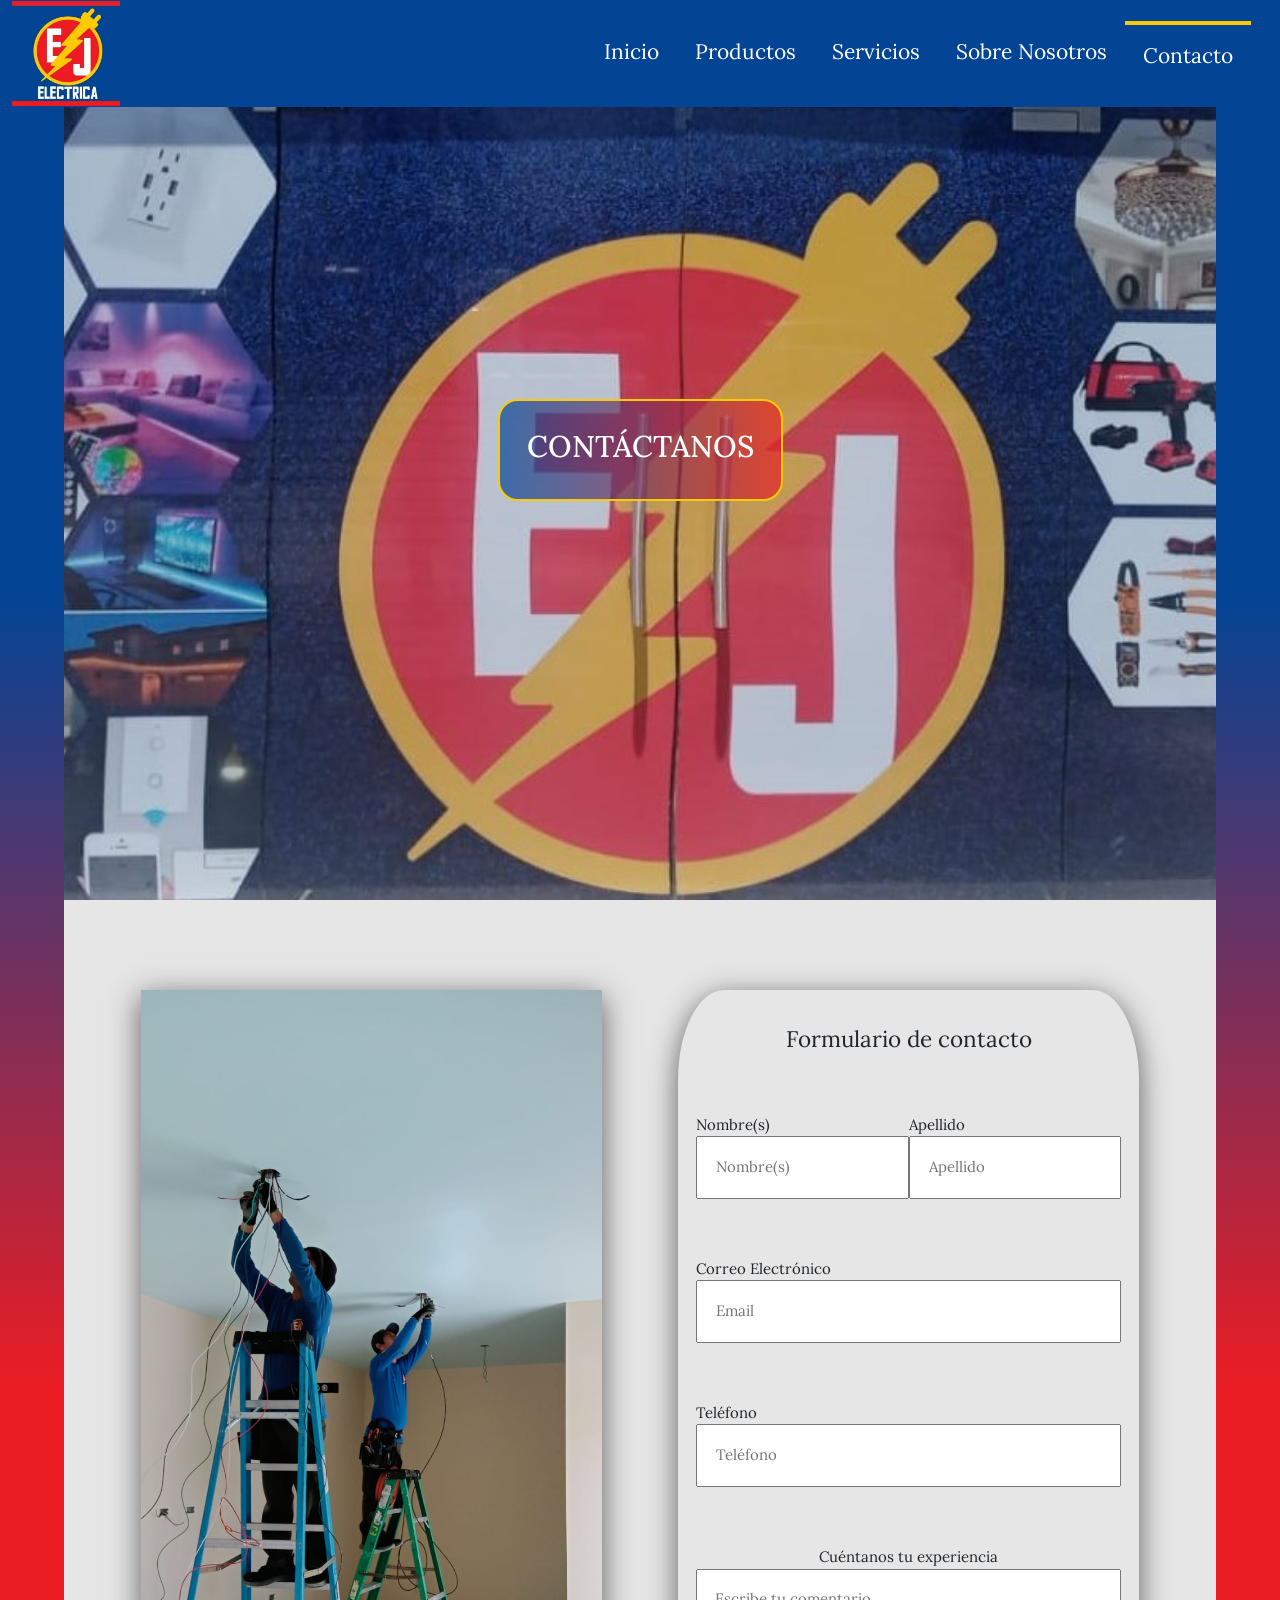
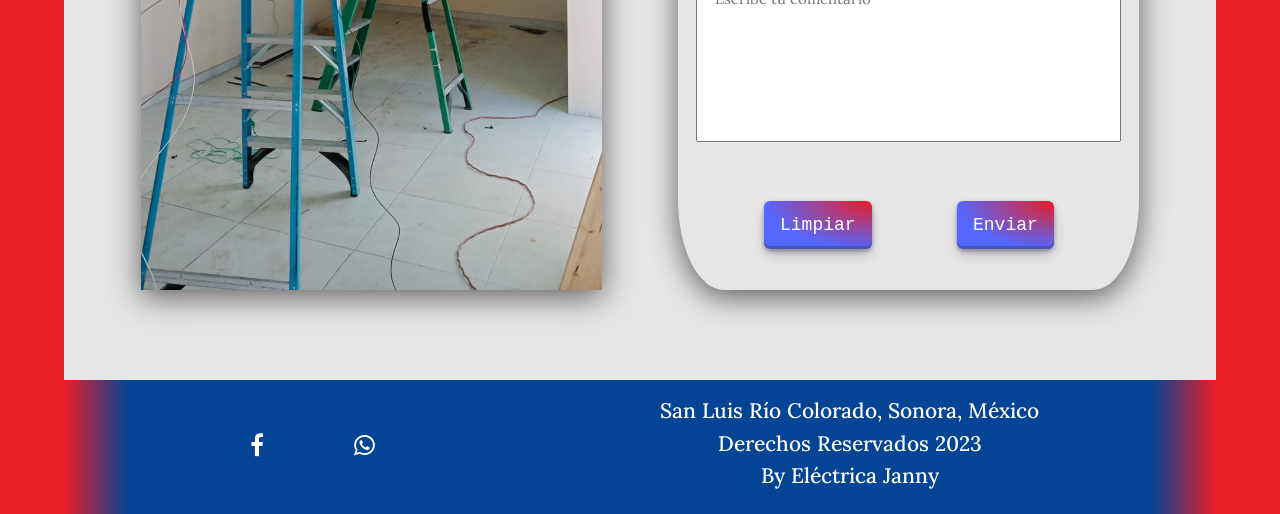
==== paginas/contacto.html @ 6646cd9b "agrego: carpetas sass, animaciones sobrenosotros y servicios y limpio imgs" ====
<!DOCTYPE html>
<html lang="es">

<head>
    <meta charset="UTF-8">
    <meta http-equiv="X-UA-Compatible" content="IE=edge">
    <meta name="viewport" content="width=device-width, initial-scale=1.0">
    <title>Eléctrica Janny</title>
    <!-- bootstrap -->
    <link href="https://cdn.jsdelivr.net/npm/bootstrap@5.2.3/dist/css/bootstrap.min.css" rel="stylesheet"
        integrity="sha384-rbsA2VBKQhggwzxH7pPCaAqO46MgnOM80zW1RWuH61DGLwZJEdK2Kadq2F9CUG65" crossorigin="anonymous">
    <!-- aos -->
    <link href="https://unpkg.com/aos@2.3.1/dist/aos.css" rel="stylesheet">
    <!-- animate.css -->
    <link rel="stylesheet" href="https://cdnjs.cloudflare.com/ajax/libs/animate.css/4.1.1/animate.min.css" />
    <!-- tipografia -->
    <link href="https://fonts.googleapis.com/css2?family=Lora&display=swap" rel="stylesheet">
    <link rel="stylesheet" href="https://cdnjs.cloudflare.com/ajax/libs/font-awesome/4.7.0/css/font-awesome.min.css">
    <!-- icon -->
    <link rel="shortcut icon" href="../imgs/logo-ej.jpg" type="image/x-icon">
    <!-- css -->
    <link rel="stylesheet" href="../styles/css/style.css">
</head>

<body class="grid-all">
    <header class="header grid-header">
        <nav class="navbar navbar-expand-lg header-nav fixed-top">
            <div class="container-fluid">
                <a href="../index.html"><img src="../imgs/logo-ej.jpg" alt="logo Eléctrica Janny"
                        class="logo-inicio"></a>
                <button class="navbar-toggler" type="button" data-bs-toggle="collapse"
                    data-bs-target="#navbarSupportedContent" aria-controls="navbarSupportedContent"
                    aria-expanded="false" aria-label="Toggle navigation">
                    <span></span>
                    <span></span>
                    <span></span>
                </button>
                <div class="collapse navbar-collapse justify-content-between" id="navbarSupportedContent">
                    <ul class="navbar-nav">
                        <li class="nav-item">
                            <a class="nav-link" aria-current="page" href="../index.html">Inicio</a>
                        </li>
                        <li class="nav-item">
                            <a class="nav-link" href="./productos.html">Productos</a>
                        </li>
                        <li class="nav-item">
                            <a class="nav-link" href="./servicios.html">Servicios</a>
                        </li>
                        <li class="nav-item">
                            <a class="nav-link" href="./sobrenosotros.html">Sobre Nosotros</a>
                        </li>
                        <li class="nav-item">
                            <a class="nav-link active" href="#">Contacto</a>
                        </li>
                    </ul>
                </div>
            </div>
        </nav>
    </header>

    <aside class="asideLeft asides"></aside>
    <aside class="asideRight asides"></aside>

    <main class="contacto-main grid-main">
        <section class="seccion-principal">
            <div class="texto-imagen-inicio animate__animated animate__backInDown animate__slow">
                <h2 class="contactanos">CONTÁCTANOS</h2>
            </div>
        </section>
        <section class="contacto__seccion">
            <div class="contacto-img">
                <img src="../imgs/img-contacto.jpeg" alt="Trabajo en proceso">
            </div>
            <form class="form">
                <div class="form-all form-legend">
                    <legend>Formulario de contacto</legend>
                </div>
                <div class="form-all form-casillas">
                    <div>
                        <label for="nombre">Nombre(s)</label>
                        <input type="text" placeholder="Nombre(s)" name="nombre" required minlength="3"
                            id="input-nombre" class="form-casillas">
                    </div>
                    <div>
                        <label for="apellido">Apellido</label>
                        <input type="text" placeholder="Apellido" name="apellido" required id="input-apellido"
                            class="form-casillas">
                    </div>
                </div>
                <div class="form-all form-casillas">
                    <div>
                        <label for="correo">Correo Electrónico</label>
                        <input type="email" placeholder="Email" name="correo" required id="input-email"
                            class="form-casillas">
                    </div>
                </div>
                <div class="form-all form-casillas">
                    <div>
                        <label for="telefono">Teléfono</label>
                        <input type="tel" placeholder="Teléfono" name="telefono" id="input-telefono"
                            class="form-casillas">
                    </div>
                </div>
                <div class="form-all form-textarea">
                    <div>
                        <label for="comentario">Cuéntanos tu experiencia</label>
                        <textarea class="form-casillas" placeholder="Escribe tu comentario" name="comentario"
                            id="textarea-comentario" cols="" rows="6"></textarea>
                    </div>
                </div>
                <div class="form-all form-div-span">
                    <span class="form-span">
                        <input class="button-reset" type="reset" value="Limpiar">
                    </span>
                    <span class="form-span">
                        <input class="button-enviar" type="submit" value="Enviar">
                    </span>
                </div>
            </form>
        </section>
    </main>

    <footer class="footer grid-footer">
        <div class="footer-icons">
            <a href="https://www.facebook.com/electrijanny" target="_blank" rel="noopener noreferrer"><i
                    style="font-size:24px" class="fa">&#xf09a;</i></a>
            <a href="http://" target="_blank" rel="noopener noreferrer"><i style="font-size:24px"
                    class="fa">&#xf232;</i></a>
        </div>
        <div class="footer-copyright">
            <h3 class="footer-h3-localidad">San Luis Río Colorado, Sonora, México</h3>
            <h3 class="footer-h3-copyrigth">Derechos Reservados 2023</h3>
            <h3>By Eléctrica Janny</h3>
        </div>
    </footer>
    <script src="https://cdn.jsdelivr.net/npm/bootstrap@5.2.3/dist/js/bootstrap.bundle.min.js"
        integrity="sha384-kenU1KFdBIe4zVF0s0G1M5b4hcpxyD9F7jL+jjXkk+Q2h455rYXK/7HAuoJl+0I4"
        crossorigin="anonymous"></script>
</body>
---- styles/css/style.css ----
/* Abstracts */ /* Variables Globales */
/* Base */
/* Reset Global*/
html,
body {
  margin: 0;
  font-family: "Lora", serif;
  font-size: 15px;
  line-height: 1.5;
  box-sizing: border-box;
  overflow-x: hidden;
  top: 0;
}

body {
  background-color: rgb(230, 230, 230);
}

/* Componentes */
/* Buttons formulario */
.button-reset,
.button-enviar {
  align-items: center;
  appearance: none;
  background-image: radial-gradient(100% 100% at 100% 0, #EA1D24 0, #5468ff 100%);
  border: 0;
  border-radius: 6px;
  box-shadow: rgba(45, 35, 66, 0.4) 0 2px 4px, rgba(45, 35, 66, 0.3) 0 7px 13px -3px, rgba(58, 65, 111, 0.5) 0 -3px 0 inset;
  box-sizing: border-box;
  color: #fff;
  cursor: pointer;
  display: inline-flex;
  font-family: "JetBrains Mono", monospace;
  height: 48px;
  justify-content: center;
  line-height: 1;
  list-style: none;
  overflow: hidden;
  padding-left: 16px;
  padding-right: 16px;
  position: relative;
  text-align: left;
  text-decoration: none;
  transition: box-shadow 0.15s, transform 0.15s;
  user-select: none;
  -webkit-user-select: none;
  touch-action: manipulation;
  white-space: nowrap;
  will-change: box-shadow, transform;
  font-size: 18px;
}

.button:focus {
  box-shadow: #FBCA04 0 0 0 1.5px inset, rgba(45, 35, 66, 0.4) 0 2px 4px, rgba(45, 35, 66, 0.3) 0 7px 13px -3px, #3c4fe0 0 -3px 0 inset;
}
.button:hover {
  box-shadow: rgba(45, 35, 66, 0.4) 0 4px 8px, rgba(45, 35, 66, 0.3) 0 7px 13px -3px, #3c4fe0 0 -3px 0 inset;
  transform: translateY(-2px);
}
.button:active {
  box-shadow: #FBCA04 0 3px 7px inset;
  transform: translateY(2px);
}

/* Layout */
/* NAVBAR */
.logo-inicio {
  max-width: 12vh;
}

.navbar {
  background-color: #034494;
  padding: 1px;
  min-height: 10vh;
}
.navbar-toggler {
  background: #EA1D24;
  border: none;
  padding: 10px 6px;
  outline: none;
}
.navbar-toggler span {
  display: block;
  width: 22px;
  height: 2px;
  border: 1px;
  background: #fff;
}
.navbar-toggler span + span {
  margin-top: 4px;
  width: 18px;
  margin-left: 4px;
}
.navbar-toggler span + span + span {
  width: 10px;
  margin-left: 12px;
}
.navbar-expand-lg {
  padding-right: 2vh;
}
.navbar-expand-lg .navbar-collapse {
  flex-direction: row-reverse;
}
.navbar-expand-lg .navbar-nav .nav-link {
  padding: 1rem 1.2rem;
  font-size: 1.4rem;
  position: relative;
  color: #fff;
}
.navbar-expand-lg .navbar-nav .nav-link:hover {
  border-top: 4px solid #FBCA04;
  color: #EA1D24;
}
.navbar-expand-lg .navbar-nav button {
  padding: 1.2rem 5rem;
}

.active {
  border-top: 4px solid #FBCA04;
  color: #fff;
}

/* Grid */
.grid-all {
  min-height: 100vh;
  display: grid;
  grid-template-areas: "header header header header" "asideLeft main main asideRight" "footer footer footer footer";
  grid-template-columns: 1fr 45% 45% 1fr;
  grid-template-rows: auto auto auto;
}

/* grid items */
.grid-header {
  grid-area: header;
}

.grid-main {
  grid-area: main;
}

.asideLeft {
  grid-area: asideLeft;
}

.asideRight {
  grid-area: asideRight;
}

.asides {
  background: rgb(234, 29, 36);
  background: linear-gradient(0deg, rgb(234, 29, 36) 30%, rgb(3, 68, 148) 70%);
  z-index: 10;
}

.grid-footer {
  grid-area: footer;
}

/* Footer */
.footer {
  background: rgb(234, 29, 36);
  background: linear-gradient(90deg, rgb(234, 29, 36) 5%, rgb(3, 68, 148) 10%, rgb(3, 68, 148) 90%, rgb(234, 29, 36) 95%);
  color: #fff;
  display: flex;
  justify-content: space-evenly;
}
.footer-icons {
  display: flex;
  align-items: center;
}
.footer-icons a {
  margin: 0 5vh;
  color: #fff;
}
.footer-icons a i.fa:link {
  color: #fff;
}
.footer-icons a i.fa:visited {
  color: #fff;
}
.footer-copyright {
  display: flex;
  flex-direction: column;
  align-items: center;
  justify-content: center;
  text-align: center;
  margin: 2vh 4vh;
}
.footer-copyright h3 {
  font-size: 1.4rem;
}

.facebook:hover {
  color: #1771E6;
}

.whatsapp:hover {
  color: #4AC959;
}

/* Pages */
/* Index */
.seccion-principal {
  background-image: url(../../imgs/puerta-local-lejos-3.jpeg);
  height: 100vh;
  background-position: center;
  background-repeat: no-repeat;
  background-size: cover;
  display: flex;
  justify-content: center;
  align-items: center;
}

.texto-imagen-inicio {
  text-align: center;
  font-size: 1.7rem;
  background: linear-gradient(to right, rgba(3, 68, 148, 0.6823529412), rgba(234, 29, 36, 0.6823529412));
  border: 2px solid #FBCA04;
  color: #fff;
  border-radius: 20px;
  line-height: 50px;
  padding: 3vh;
}

/* Seccion 2 */
.index-seccion-2 {
  display: flex;
  flex-direction: column;
  padding: 10vh 0;
}

.index-parrafos-top {
  font-size: 1.3rem;
  margin: 0 5vh 5% 5vh;
}

.index-parrafos {
  font-size: 1.3rem;
  margin: 0 5vh 5% 5vh;
}

/* Articulo 1 */
.index-articulo-1 {
  display: flex;
}
.index-articulo-1 .div-parrafos {
  display: flex;
  flex-direction: column;
  justify-content: space-evenly;
  width: 60%;
  z-index: -1;
}
.index-articulo-1 .index-div-img-1 {
  width: 40%;
  margin: 0 5vh;
}
.index-articulo-1 .index-div-img-1 img {
  width: 100%;
  height: 100%;
  object-fit: cover;
  box-shadow: rgba(56, 51, 51, 0.774) 0px 7px 29px 0px;
}

/* Articulo 2 */
.index-articulo-2 {
  display: flex;
  padding-top: 10vh;
}
.index-articulo-2 .div-parrafos {
  display: flex;
  flex-direction: column;
  align-items: center;
  justify-content: space-evenly;
  width: 60%;
  z-index: -1;
}
.index-articulo-2 .index-div-img-2 {
  width: 40%;
  margin: 0 5vh;
}
.index-articulo-2 .index-div-img-2 img {
  width: 100%;
  height: 100%;
  object-fit: cover;
  box-shadow: rgba(56, 51, 51, 0.774) 0px 7px 29px 0px;
}

/* Links */
.index-sitio-oficial {
  text-decoration: none;
}
.index-sitio-oficial:link {
  color: #EA1D24;
}
.index-sitio-oficial:visited {
  color: #EA1D24;
}

.index-siguenos:link {
  color: #1765ca;
}
.index-siguenos:visited {
  color: #1765ca;
}

/* Iframe */
.google-maps iframe {
  width: 100%;
}

/* Productos */
.productos-frase-productos {
  display: flex;
  margin: 5vh 10vh 5vh 10vh;
  height: 100%;
  text-align: center;
  align-items: center;
  background: rgb(255, 235, 136);
  background: linear-gradient(90deg, rgb(255, 235, 136) 0%, rgb(255, 255, 255) 40%);
}
.productos-frase-productos h3 {
  margin: 0;
  padding: 10px;
}

.productos-contain-imgs {
  display: flex;
  flex-wrap: wrap;
  justify-content: space-evenly;
}
.productos-contain-imgs div {
  display: flex;
  flex-direction: column;
  margin: 5px;
  text-align: center;
}
.productos-contain-imgs div img {
  width: 200px;
  height: 200px;
  border: 2px solid rgba(0, 0, 0, 0.3);
}
/* *Servicios */
.card {
  margin: 0 3vh 0 3vh;
  z-index: -1;
  box-shadow: rgba(56, 51, 51, 0.774) 0px 7px 29px 0px;
}
.card-group {
  margin: 5vh;
}
.card img:hover {
  border: 2px solid #FBCA04;
}

.list-style-type-disc {
  list-style-type: disc;
}

.list-style-type-circle {
  list-style-type: circle;
}

/* *Sobre Nosotros */
.container {
  margin: 4vh auto;
}

.sobrenosotros-imgs {
  display: flex;
  margin: 1vh 0;
  z-index: 2;
}
.sobrenosotros-imgs img {
  width: 100%;
  object-fit: cover;
  box-shadow: rgba(56, 51, 51, 0.774) 0px 7px 29px 0px;
}

.sobrenosotros-texto {
  display: flex;
  flex-direction: column;
  justify-content: center;
  margin-top: 2vh;
  z-index: 1;
}

/* Contacto */
.contacto__seccion {
  display: flex;
  align-items: center;
  justify-content: space-evenly;
}

.contacto-img {
  display: flex;
  width: 40%;
  height: 100vh;
  margin: 10vh 0;
  box-shadow: rgba(56, 51, 51, 0.774) 0px 7px 29px 0px;
}
.contacto-img img {
  object-fit: cover;
  width: 100%;
  height: 100%;
}

.form {
  display: flex;
  flex-direction: column;
  justify-content: space-evenly;
  height: 100vh;
  width: 40%;
  border-radius: 10%;
  box-shadow: rgba(56, 51, 51, 0.774) 0px 7px 29px 0px;
}
.form-casillas {
  display: flex;
  padding: 2vh;
  width: 100%;
}
.form-casillas div {
  width: 100%;
  display: flex;
  flex-direction: column;
}
.form-legend {
  padding: 1vh 0;
  text-align: center;
}
.form-textarea div {
  display: flex;
  flex-direction: column;
  align-items: center;
  padding: 2vh;
}

#textarea-comentario {
  resize: none;
}

.form-div-span {
  display: flex;
  justify-content: space-evenly;
  margin: 2vh 0;
}

/* Media Querys */
/* TABLET */
@media screen and (max-width: 991px) {
  /* CSS Global */
  .navbar {
    min-height: 10vh;
  }
  .navbar-expand-lg .navbar-nav .nav-link {
    padding: 0.8rem 1.2rem;
  }
  .active {
    border-bottom: 4px solid #FBCA04;
  }
  .logo-inicio {
    max-width: 10vh;
  }
  /* index */
  .index-seccion-2 {
    padding: 5vh 0;
  }
  .index-parrafos-top {
    font-size: 1rem;
    margin: 0 3vh 2vh 3vh;
  }
  .index-parrafos {
    font-size: 1rem;
    margin: 0 3vh 2vh 3vh;
  }
  /* Articulo 1 */
  .index-articulo-1 {
    flex-flow: column wrap;
  }
  .index-articulo-1 .div-parrafos {
    width: 100%;
  }
  .index-articulo-1 .index-div-img-1 {
    width: 100%;
    margin: 0;
    padding: 2vh;
  }
  /* Articulo 2 */
  .index-articulo-2 {
    flex-flow: column-reverse wrap;
    padding-top: 2vh;
  }
  .index-articulo-2 .div-parrafos {
    width: 100%;
  }
  .index-articulo-2 .index-div-img-2 {
    width: 100%;
    margin: 0;
    padding: 2vh;
  }
  /* PRODUCTOS */
  .productos-frase-productos {
    margin: 5vh 7vh 5vh 7vh;
    align-items: unset;
    flex-direction: column;
    background: rgb(255, 235, 136);
    background: linear-gradient(180deg, rgb(255, 235, 136) 0%, rgb(255, 255, 255) 15%);
  }
  /* CONTACTO */
  .contacto__seccion {
    flex-direction: column;
  }
  .contacto-img {
    height: 100%;
    width: 90%;
    margin: 5vh 0;
  }
  .form {
    margin-bottom: 5vh;
    width: 90%;
  }
}
/* TODO: MOVIL */
@media screen and (max-width: 425px) {
  .asides {
    display: none;
  }
  .grid-all {
    grid-template-areas: "header header" "main main" "footer footer";
    grid-template-columns: 50% 50%;
    grid-template-rows: auto auto auto;
  }
  /* index */
  .index-seccion-2 {
    padding: 2vh 0;
  }
  .index-parrafos-top {
    font-size: 1rem;
    margin: 0 2vh 2vh 2vh;
  }
  .index-parrafos {
    font-size: 1rem;
    margin: 0 2vh 2vh 2vh;
  }
  /* PRODUCTOS */
  .productos-frase-productos {
    margin: 5vh 5vh 5vh 5vh;
    background: rgb(255, 235, 136);
    background: linear-gradient(180deg, rgb(255, 235, 136) 0%, rgb(255, 255, 255) 40%);
  }
  .productos-contain-imgs img {
    width: 150px;
    height: 150px;
  }
  /* SERVICIO */
  .card-group {
    margin: 5vh 3vh;
  }
  /* Footer */
  footer {
    background: rgb(234, 29, 36);
    background: linear-gradient(90deg, rgb(234, 29, 36) 5%, rgb(3, 68, 148) 10%, rgb(3, 68, 148) 90%, rgb(234, 29, 36) 95%);
    flex-direction: column;
    align-items: center;
  }
  .footer-icons a {
    margin: 4vh 5vh 2vh 5vh;
  }
  .footer-copyright {
    margin: 0;
    padding: 5vh 4vh 5vh 4vh;
  }
}

/*# sourceMappingURL=style.css.map */
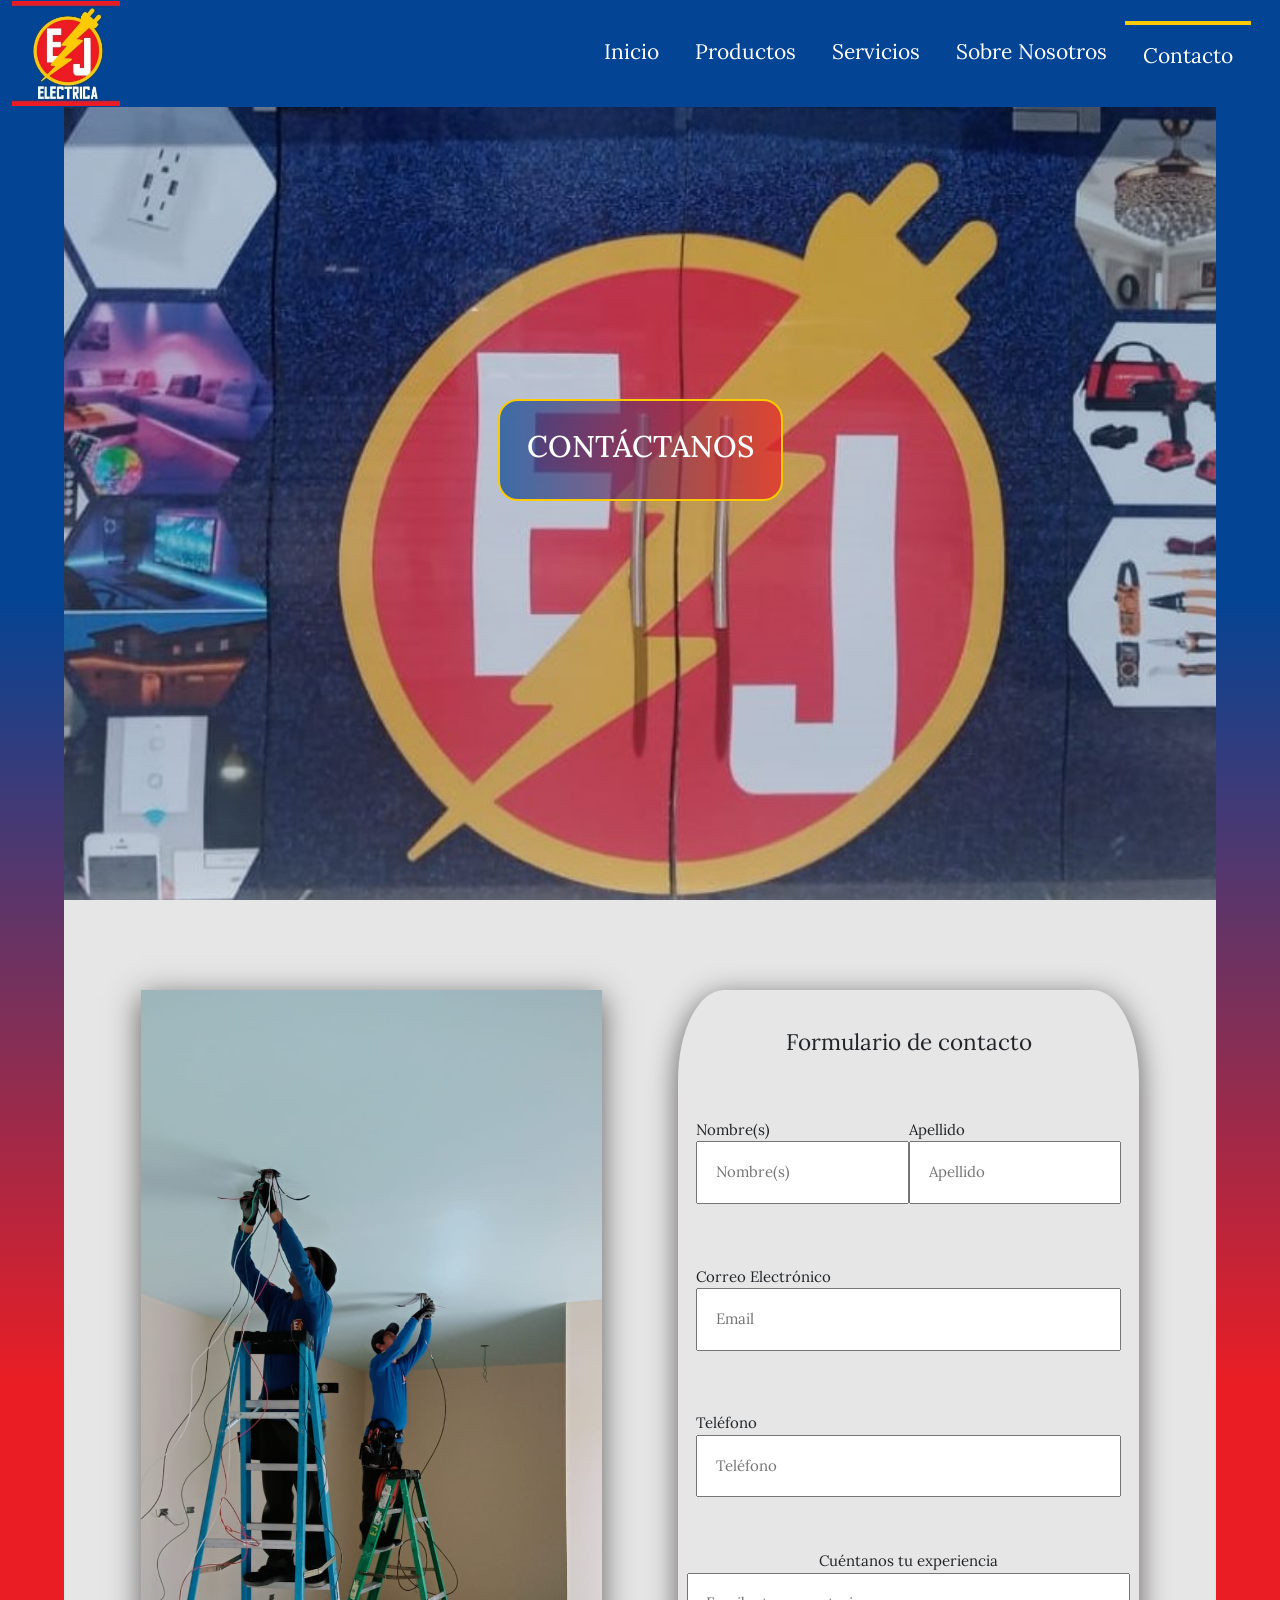
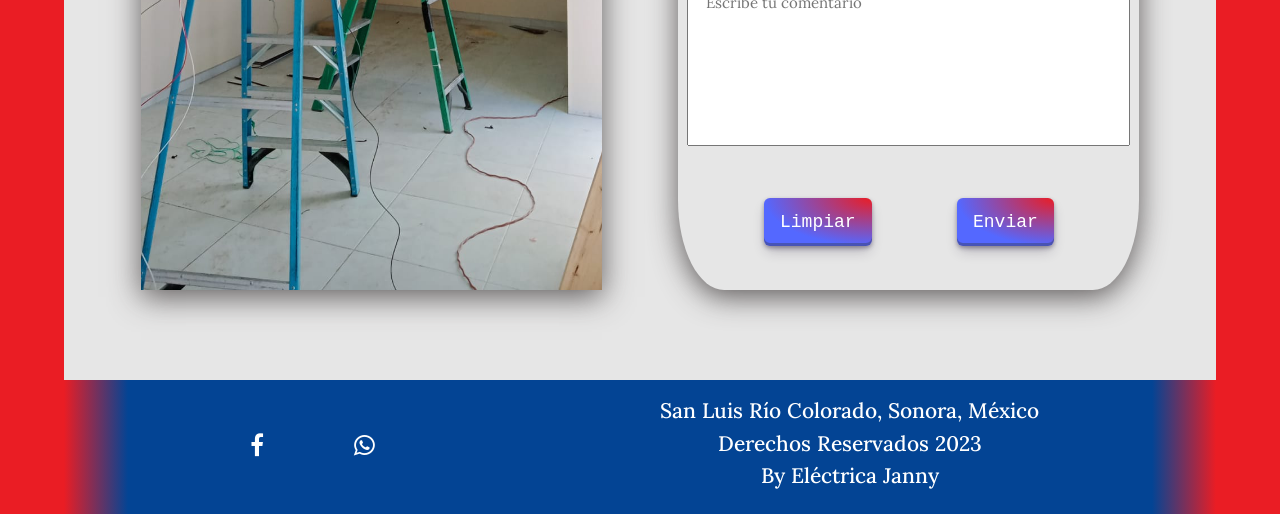
==== commit def7e67e: "Agrego mixins, transforms, acomodo media querys y cambio imagenes" ====
--- a/paginas/contacto.html
+++ b/paginas/contacto.html
@@ -5,7 +5,7 @@
     <meta charset="UTF-8">
     <meta http-equiv="X-UA-Compatible" content="IE=edge">
     <meta name="viewport" content="width=device-width, initial-scale=1.0">
-    <title>Eléctrica Janny</title>
+    <title>Eléctrica Janny | Contacto</title>
     <!-- bootstrap -->
     <link href="https://cdn.jsdelivr.net/npm/bootstrap@5.2.3/dist/css/bootstrap.min.css" rel="stylesheet"
         integrity="sha384-rbsA2VBKQhggwzxH7pPCaAqO46MgnOM80zW1RWuH61DGLwZJEdK2Kadq2F9CUG65" crossorigin="anonymous">
@@ -50,7 +50,7 @@
                             <a class="nav-link" href="./sobrenosotros.html">Sobre Nosotros</a>
                         </li>
                         <li class="nav-item">
-                            <a class="nav-link active" href="#">Contacto</a>
+                            <a class="nav-link nav-active" href="#">Contacto</a>
                         </li>
                     </ul>
                 </div>
--- a/styles/css/style.css
+++ b/styles/css/style.css
@@ -1,3 +1,4 @@
+@charset "UTF-8";
 /* Abstracts */ /* Variables Globales */
 /* Base */
 /* Reset Global*/
@@ -115,11 +116,26 @@
   padding: 1.2rem 5rem;
 }
 
-.active {
+.nav-active {
   border-top: 4px solid #FBCA04;
   color: #fff;
 }
 
+@media screen and (max-width: 991px) {
+  /* CSS Global */
+  .navbar {
+    min-height: 10vh;
+  }
+  .navbar-expand-lg .navbar-nav .nav-link {
+    padding: 0.8rem 1.2rem;
+  }
+  .nav-active {
+    border-bottom: 4px solid #FBCA04;
+  }
+  .logo-inicio {
+    max-width: 10vh;
+  }
+}
 /* Grid */
 .grid-all {
   min-height: 100vh;
@@ -156,6 +172,17 @@
   grid-area: footer;
 }
 
+/* Móvil */
+@media screen and (max-width: 425px) {
+  .asides {
+    display: none;
+  }
+  .grid-all {
+    grid-template-areas: "header header" "main main" "footer footer";
+    grid-template-columns: 50% 50%;
+    grid-template-rows: auto auto auto;
+  }
+}
 /* Footer */
 .footer {
   background: rgb(234, 29, 36);
@@ -180,10 +207,10 @@
 }
 .footer-copyright {
   display: flex;
-  flex-direction: column;
-  align-items: center;
+  align-items: center;
+  text-align: center;
   justify-content: center;
-  text-align: center;
+  flex-direction: column;
   margin: 2vh 4vh;
 }
 .footer-copyright h3 {
@@ -198,6 +225,23 @@
   color: #4AC959;
 }
 
+/* MOVIL */
+@media screen and (max-width: 425px) {
+  /* Footer */
+  footer {
+    background: rgb(234, 29, 36);
+    background: linear-gradient(90deg, rgb(234, 29, 36) 5%, rgb(3, 68, 148) 10%, rgb(3, 68, 148) 90%, rgb(234, 29, 36) 95%);
+    flex-direction: column;
+    align-items: center;
+  }
+  .footer-icons a {
+    margin: 4vh 5vh 2vh 5vh;
+  }
+  .footer-copyright {
+    margin: 0;
+    padding: 5vh 4vh 5vh 4vh;
+  }
+}
 /* Pages */
 /* Index */
 .seccion-principal {
@@ -254,10 +298,13 @@
   width: 40%;
   margin: 0 5vh;
 }
+.index-articulo-1 .index-div-img-1:hover {
+  transform: scale(1.05, 1.05);
+}
 .index-articulo-1 .index-div-img-1 img {
+  object-fit: cover;
   width: 100%;
   height: 100%;
-  object-fit: cover;
   box-shadow: rgba(56, 51, 51, 0.774) 0px 7px 29px 0px;
 }
 
@@ -279,9 +326,9 @@
   margin: 0 5vh;
 }
 .index-articulo-2 .index-div-img-2 img {
+  object-fit: cover;
   width: 100%;
   height: 100%;
-  object-fit: cover;
   box-shadow: rgba(56, 51, 51, 0.774) 0px 7px 29px 0px;
 }
 
@@ -296,6 +343,9 @@
   color: #EA1D24;
 }
 
+.index-siguenos {
+  text-decoration: none;
+}
 .index-siguenos:link {
   color: #1765ca;
 }
@@ -308,158 +358,8 @@
   width: 100%;
 }
 
-/* Productos */
-.productos-frase-productos {
-  display: flex;
-  margin: 5vh 10vh 5vh 10vh;
-  height: 100%;
-  text-align: center;
-  align-items: center;
-  background: rgb(255, 235, 136);
-  background: linear-gradient(90deg, rgb(255, 235, 136) 0%, rgb(255, 255, 255) 40%);
-}
-.productos-frase-productos h3 {
-  margin: 0;
-  padding: 10px;
-}
-
-.productos-contain-imgs {
-  display: flex;
-  flex-wrap: wrap;
-  justify-content: space-evenly;
-}
-.productos-contain-imgs div {
-  display: flex;
-  flex-direction: column;
-  margin: 5px;
-  text-align: center;
-}
-.productos-contain-imgs div img {
-  width: 200px;
-  height: 200px;
-  border: 2px solid rgba(0, 0, 0, 0.3);
-}
-/* *Servicios */
-.card {
-  margin: 0 3vh 0 3vh;
-  z-index: -1;
-  box-shadow: rgba(56, 51, 51, 0.774) 0px 7px 29px 0px;
-}
-.card-group {
-  margin: 5vh;
-}
-.card img:hover {
-  border: 2px solid #FBCA04;
-}
-
-.list-style-type-disc {
-  list-style-type: disc;
-}
-
-.list-style-type-circle {
-  list-style-type: circle;
-}
-
-/* *Sobre Nosotros */
-.container {
-  margin: 4vh auto;
-}
-
-.sobrenosotros-imgs {
-  display: flex;
-  margin: 1vh 0;
-  z-index: 2;
-}
-.sobrenosotros-imgs img {
-  width: 100%;
-  object-fit: cover;
-  box-shadow: rgba(56, 51, 51, 0.774) 0px 7px 29px 0px;
-}
-
-.sobrenosotros-texto {
-  display: flex;
-  flex-direction: column;
-  justify-content: center;
-  margin-top: 2vh;
-  z-index: 1;
-}
-
-/* Contacto */
-.contacto__seccion {
-  display: flex;
-  align-items: center;
-  justify-content: space-evenly;
-}
-
-.contacto-img {
-  display: flex;
-  width: 40%;
-  height: 100vh;
-  margin: 10vh 0;
-  box-shadow: rgba(56, 51, 51, 0.774) 0px 7px 29px 0px;
-}
-.contacto-img img {
-  object-fit: cover;
-  width: 100%;
-  height: 100%;
-}
-
-.form {
-  display: flex;
-  flex-direction: column;
-  justify-content: space-evenly;
-  height: 100vh;
-  width: 40%;
-  border-radius: 10%;
-  box-shadow: rgba(56, 51, 51, 0.774) 0px 7px 29px 0px;
-}
-.form-casillas {
-  display: flex;
-  padding: 2vh;
-  width: 100%;
-}
-.form-casillas div {
-  width: 100%;
-  display: flex;
-  flex-direction: column;
-}
-.form-legend {
-  padding: 1vh 0;
-  text-align: center;
-}
-.form-textarea div {
-  display: flex;
-  flex-direction: column;
-  align-items: center;
-  padding: 2vh;
-}
-
-#textarea-comentario {
-  resize: none;
-}
-
-.form-div-span {
-  display: flex;
-  justify-content: space-evenly;
-  margin: 2vh 0;
-}
-
-/* Media Querys */
 /* TABLET */
 @media screen and (max-width: 991px) {
-  /* CSS Global */
-  .navbar {
-    min-height: 10vh;
-  }
-  .navbar-expand-lg .navbar-nav .nav-link {
-    padding: 0.8rem 1.2rem;
-  }
-  .active {
-    border-bottom: 4px solid #FBCA04;
-  }
-  .logo-inicio {
-    max-width: 10vh;
-  }
   /* index */
   .index-seccion-2 {
     padding: 5vh 0;
@@ -497,38 +397,9 @@
     margin: 0;
     padding: 2vh;
   }
-  /* PRODUCTOS */
-  .productos-frase-productos {
-    margin: 5vh 7vh 5vh 7vh;
-    align-items: unset;
-    flex-direction: column;
-    background: rgb(255, 235, 136);
-    background: linear-gradient(180deg, rgb(255, 235, 136) 0%, rgb(255, 255, 255) 15%);
-  }
-  /* CONTACTO */
-  .contacto__seccion {
-    flex-direction: column;
-  }
-  .contacto-img {
-    height: 100%;
-    width: 90%;
-    margin: 5vh 0;
-  }
-  .form {
-    margin-bottom: 5vh;
-    width: 90%;
-  }
-}
-/* TODO: MOVIL */
+}
+/* MÓVIL */
 @media screen and (max-width: 425px) {
-  .asides {
-    display: none;
-  }
-  .grid-all {
-    grid-template-areas: "header header" "main main" "footer footer";
-    grid-template-columns: 50% 50%;
-    grid-template-rows: auto auto auto;
-  }
   /* index */
   .index-seccion-2 {
     padding: 2vh 0;
@@ -541,33 +412,165 @@
     font-size: 1rem;
     margin: 0 2vh 2vh 2vh;
   }
+}
+/* Productos */
+.productos-seccion-2 {
+  margin: 4vh 0;
+}
+.productos-seccion-2 .productos-card-frase {
+  display: flex;
+  text-align: center;
+  align-items: center;
+  justify-content: space-evenly;
+  background: rgb(255, 235, 136);
+  background: linear-gradient(320deg, rgb(255, 235, 136) 0%, rgb(255, 255, 255) 40%);
+}
+
+/* MOVIL */
+@media screen and (max-width: 425px) {
   /* PRODUCTOS */
   .productos-frase-productos {
     margin: 5vh 5vh 5vh 5vh;
     background: rgb(255, 235, 136);
     background: linear-gradient(180deg, rgb(255, 235, 136) 0%, rgb(255, 255, 255) 40%);
   }
-  .productos-contain-imgs img {
-    width: 150px;
-    height: 150px;
-  }
+}
+/* *Servicios */
+.card {
+  margin: 0 3vh 0 3vh;
+  z-index: -1;
+}
+.card-group {
+  margin: 5vh;
+}
+.card img:hover {
+  border: 2px solid #FBCA04;
+}
+
+.list-style-type-disc {
+  list-style-type: disc;
+}
+
+.list-style-type-circle {
+  list-style-type: circle;
+}
+
+@media screen and (max-width: 425px) {
   /* SERVICIO */
   .card-group {
     margin: 5vh 3vh;
   }
-  /* Footer */
-  footer {
-    background: rgb(234, 29, 36);
-    background: linear-gradient(90deg, rgb(234, 29, 36) 5%, rgb(3, 68, 148) 10%, rgb(3, 68, 148) 90%, rgb(234, 29, 36) 95%);
+}
+/* *Sobre Nosotros */
+.container {
+  margin: 4vh auto;
+}
+
+.sobrenosotros-imgs {
+  display: flex;
+  margin: 1vh 0;
+  z-index: 2;
+}
+.sobrenosotros-imgs img {
+  object-fit: cover;
+  width: 100%;
+  height: 100%;
+  box-shadow: rgba(56, 51, 51, 0.774) 0px 7px 29px 0px;
+}
+.sobrenosotros-imgs img:hover {
+  transform: scale(1.05, 1.05);
+  transition: all 0.5s;
+}
+
+.sobrenosotros-texto {
+  display: flex;
+  flex-direction: column;
+  justify-content: center;
+  margin-top: 2vh;
+  z-index: 1;
+}
+
+/* Contacto */
+.contacto__seccion {
+  display: flex;
+  align-items: center;
+  justify-content: space-evenly;
+}
+
+.contacto-img {
+  display: flex;
+  width: 40%;
+  height: 100vh;
+  margin: 10vh 0;
+  box-shadow: rgba(56, 51, 51, 0.774) 0px 7px 29px 0px;
+}
+.contacto-img img {
+  object-fit: cover;
+  width: 100%;
+  height: 100%;
+}
+
+.form {
+  display: flex;
+  flex-direction: column;
+  justify-content: space-evenly;
+  height: 100vh;
+  width: 40%;
+  border-radius: 10%;
+  box-shadow: rgba(56, 51, 51, 0.774) 0px 7px 29px 0px;
+}
+.form-casillas {
+  display: flex;
+  padding: 2vh;
+  width: 100%;
+}
+.form-casillas div {
+  width: 100%;
+  display: flex;
+  flex-direction: column;
+}
+.form-legend {
+  padding: 1vh 0;
+  text-align: center;
+}
+.form-textarea div {
+  display: flex;
+  flex-direction: column;
+  align-items: center;
+  padding: 1vh;
+}
+
+#textarea-comentario {
+  resize: none;
+}
+
+.form-div-span {
+  display: flex;
+  justify-content: space-evenly;
+  margin: 2vh 0;
+}
+
+/* TABLET */
+@media screen and (max-width: 991px) {
+  /* CONTACTO */
+  .contacto__seccion {
     flex-direction: column;
-    align-items: center;
-  }
-  .footer-icons a {
-    margin: 4vh 5vh 2vh 5vh;
-  }
-  .footer-copyright {
-    margin: 0;
-    padding: 5vh 4vh 5vh 4vh;
+  }
+  .contacto-img {
+    height: 100%;
+    width: 90%;
+    margin: 5vh 0;
+  }
+  .form {
+    margin-bottom: 5vh;
+    width: 90%;
+    height: 100%;
+  }
+  .form-casillas {
+    padding: 1vh;
+  }
+  .form-legend {
+    padding: 1vh 0;
   }
 }
 
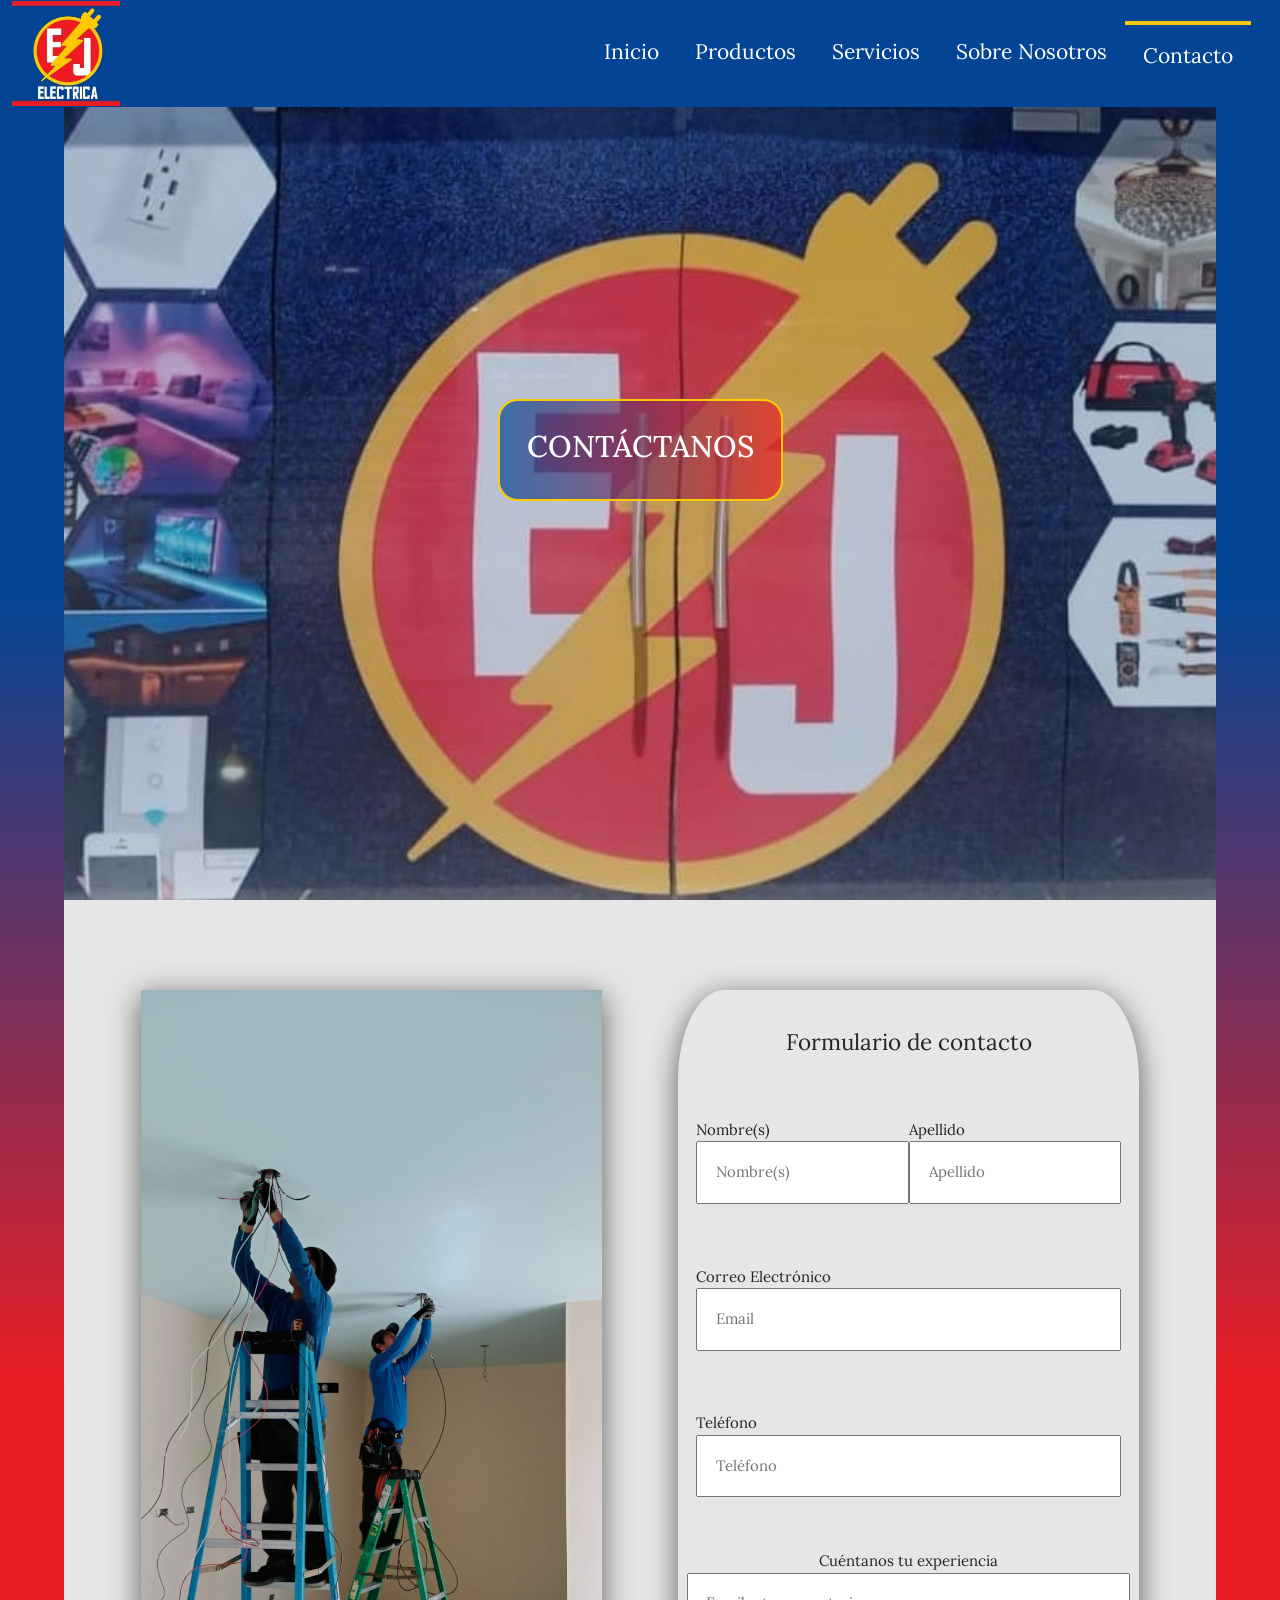
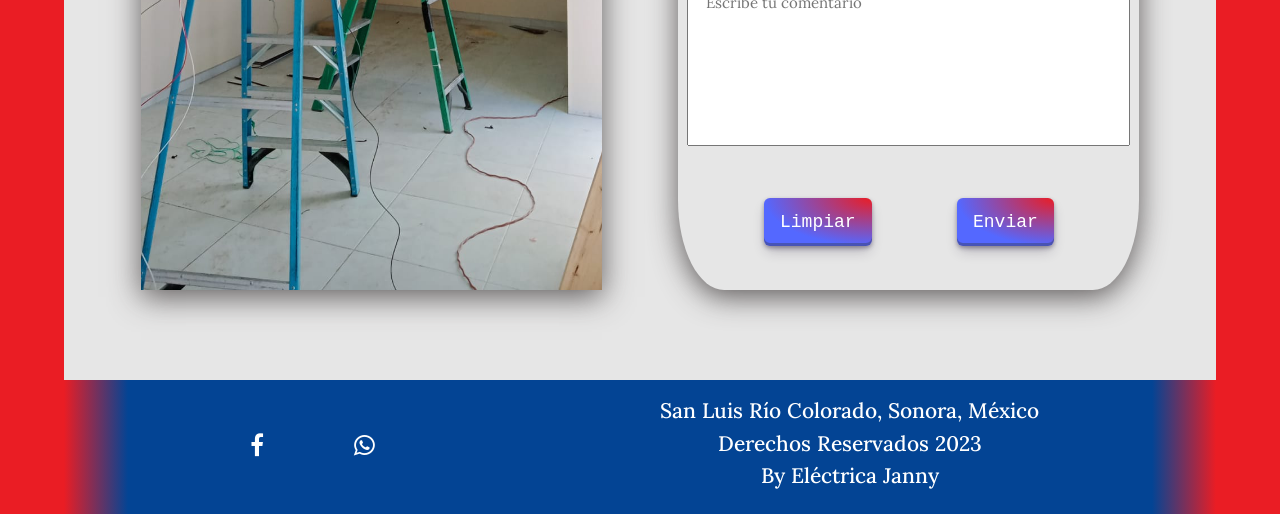
==== commit bea33bee: "Link whatsapp footer y arreglos links index" ====
--- a/paginas/contacto.html
+++ b/paginas/contacto.html
@@ -124,7 +124,7 @@
         <div class="footer-icons">
             <a href="https://www.facebook.com/electrijanny" target="_blank" rel="noopener noreferrer"><i
                     style="font-size:24px" class="fa">&#xf09a;</i></a>
-            <a href="http://" target="_blank" rel="noopener noreferrer"><i style="font-size:24px"
+            <a href="https://wa.me/526531301155?" target="_blank" rel="noopener noreferrer"><i style="font-size:24px"
                     class="fa">&#xf232;</i></a>
         </div>
         <div class="footer-copyright">
--- a/styles/css/style.css
+++ b/styles/css/style.css
@@ -332,27 +332,6 @@
   box-shadow: rgba(56, 51, 51, 0.774) 0px 7px 29px 0px;
 }
 
-/* Links */
-.index-sitio-oficial {
-  text-decoration: none;
-}
-.index-sitio-oficial:link {
-  color: #EA1D24;
-}
-.index-sitio-oficial:visited {
-  color: #EA1D24;
-}
-
-.index-siguenos {
-  text-decoration: none;
-}
-.index-siguenos:link {
-  color: #1765ca;
-}
-.index-siguenos:visited {
-  color: #1765ca;
-}
-
 /* Iframe */
 .google-maps iframe {
   width: 100%;
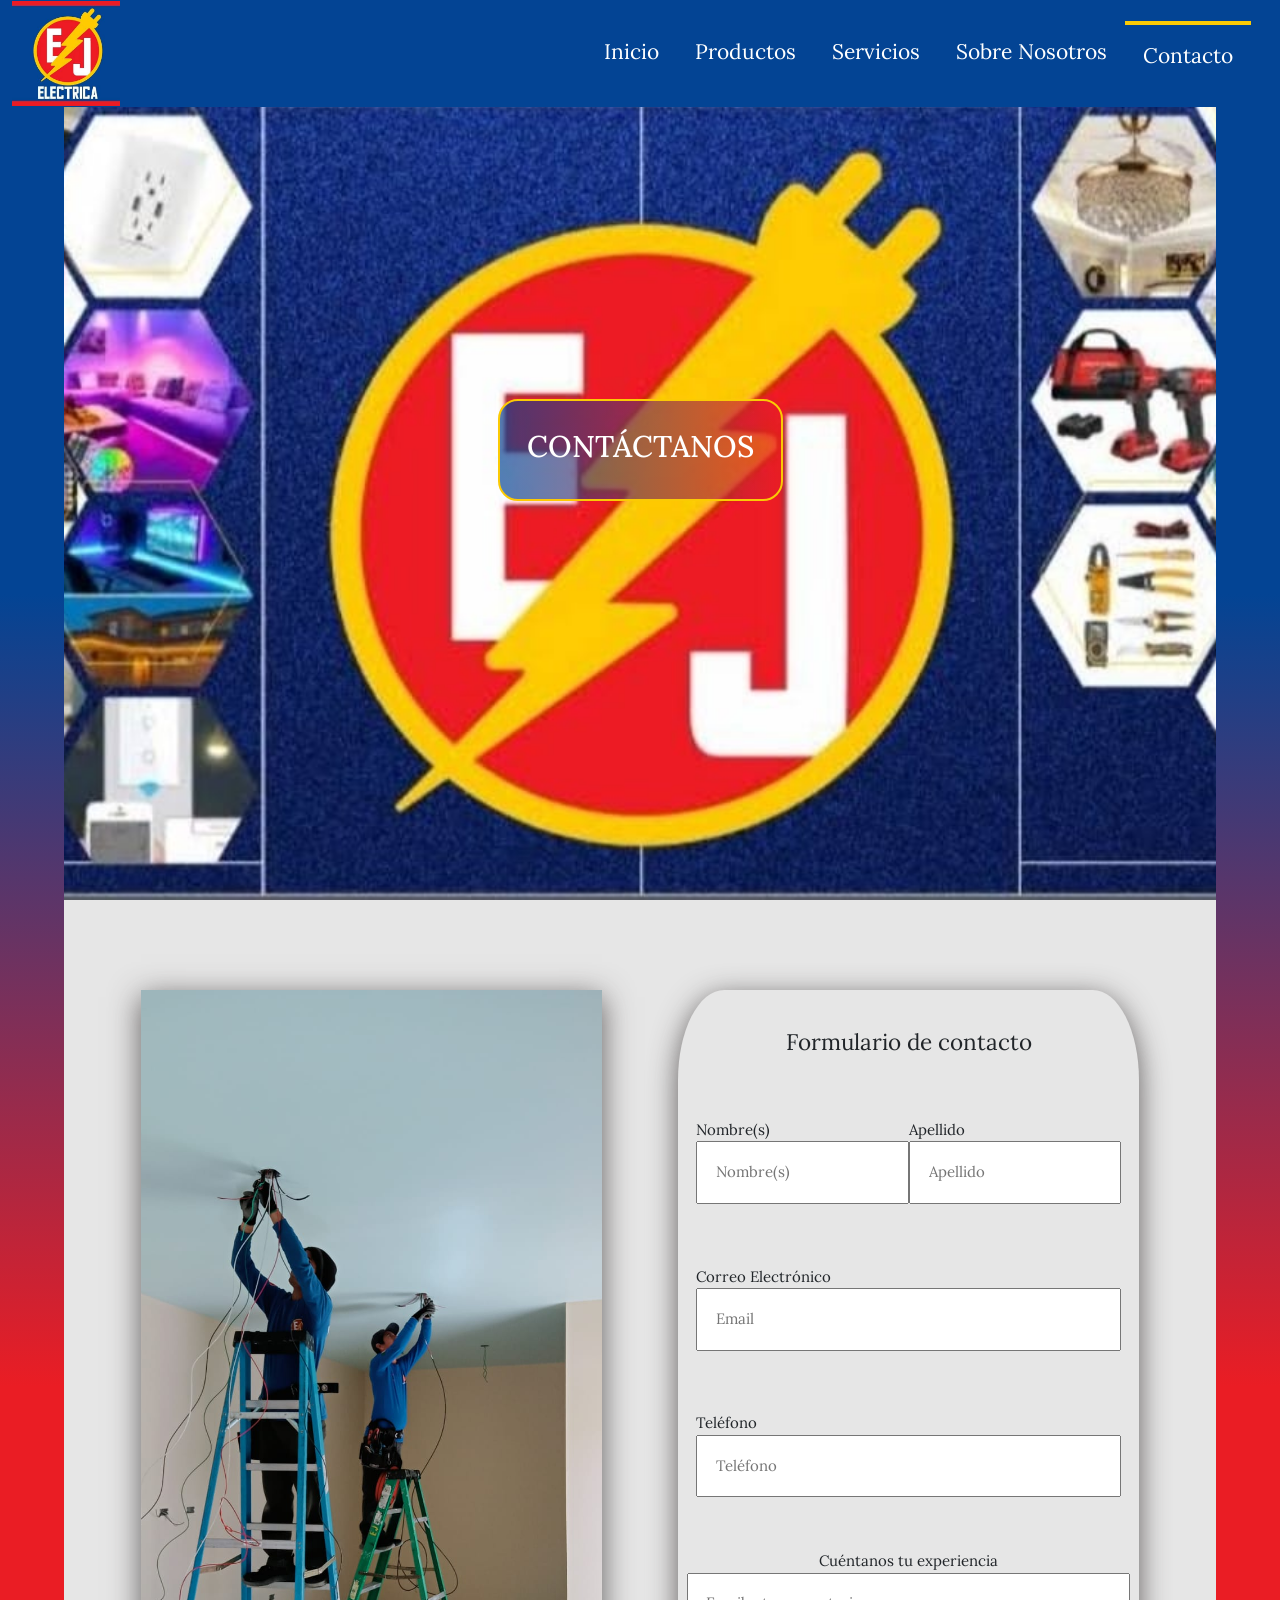
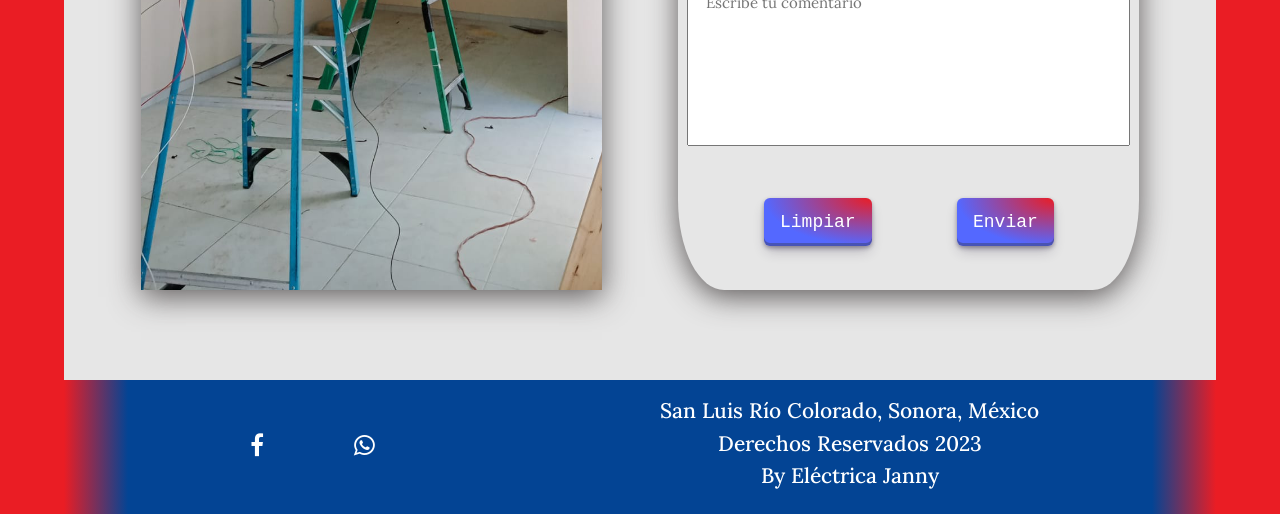
==== commit 29fbf149: "Cambio de lugar carpeta css" ====
--- a/paginas/contacto.html
+++ b/paginas/contacto.html
@@ -19,7 +19,7 @@
     <!-- icon -->
     <link rel="shortcut icon" href="../imgs/logo-ej.jpg" type="image/x-icon">
     <!-- css -->
-    <link rel="stylesheet" href="../styles/css/style.css">
+    <link rel="stylesheet" href="../css/style.css">
 </head>
 
 <body class="grid-all">
--- a/css/style.css
+++ b/css/style.css
@@ -0,0 +1,556 @@
+@charset "UTF-8";
+/* Abstracts */ /* Variables Globales */
+/* Base */
+/* Reset Global*/
+html,
+body {
+  margin: 0;
+  font-family: "Lora", serif;
+  font-size: 15px;
+  line-height: 1.5;
+  box-sizing: border-box;
+  overflow-x: hidden;
+  top: 0;
+}
+
+body {
+  background-color: rgb(230, 230, 230);
+}
+
+/* Componentes */
+/* Buttons formulario */
+.button-reset,
+.button-enviar {
+  align-items: center;
+  appearance: none;
+  background-image: radial-gradient(100% 100% at 100% 0, #EA1D24 0, #5468ff 100%);
+  border: 0;
+  border-radius: 6px;
+  box-shadow: rgba(45, 35, 66, 0.4) 0 2px 4px, rgba(45, 35, 66, 0.3) 0 7px 13px -3px, rgba(58, 65, 111, 0.5) 0 -3px 0 inset;
+  box-sizing: border-box;
+  color: #fff;
+  cursor: pointer;
+  display: inline-flex;
+  font-family: "JetBrains Mono", monospace;
+  height: 48px;
+  justify-content: center;
+  line-height: 1;
+  list-style: none;
+  overflow: hidden;
+  padding-left: 16px;
+  padding-right: 16px;
+  position: relative;
+  text-align: left;
+  text-decoration: none;
+  transition: box-shadow 0.15s, transform 0.15s;
+  user-select: none;
+  -webkit-user-select: none;
+  touch-action: manipulation;
+  white-space: nowrap;
+  will-change: box-shadow, transform;
+  font-size: 18px;
+}
+
+.button:focus {
+  box-shadow: #FBCA04 0 0 0 1.5px inset, rgba(45, 35, 66, 0.4) 0 2px 4px, rgba(45, 35, 66, 0.3) 0 7px 13px -3px, #3c4fe0 0 -3px 0 inset;
+}
+.button:hover {
+  box-shadow: rgba(45, 35, 66, 0.4) 0 4px 8px, rgba(45, 35, 66, 0.3) 0 7px 13px -3px, #3c4fe0 0 -3px 0 inset;
+  transform: translateY(-2px);
+}
+.button:active {
+  box-shadow: #FBCA04 0 3px 7px inset;
+  transform: translateY(2px);
+}
+
+/* Layout */
+/* NAVBAR */
+.logo-inicio {
+  max-width: 12vh;
+}
+
+.navbar {
+  background-color: #034494;
+  padding: 1px;
+  min-height: 10vh;
+}
+.navbar-toggler {
+  background: #EA1D24;
+  border: none;
+  padding: 10px 6px;
+  outline: none;
+}
+.navbar-toggler span {
+  display: block;
+  width: 22px;
+  height: 2px;
+  border: 1px;
+  background: #fff;
+}
+.navbar-toggler span + span {
+  margin-top: 4px;
+  width: 18px;
+  margin-left: 4px;
+}
+.navbar-toggler span + span + span {
+  width: 10px;
+  margin-left: 12px;
+}
+.navbar-expand-lg {
+  padding-right: 2vh;
+}
+.navbar-expand-lg .navbar-collapse {
+  flex-direction: row-reverse;
+}
+.navbar-expand-lg .navbar-nav .nav-link {
+  padding: 1rem 1.2rem;
+  font-size: 1.4rem;
+  position: relative;
+  color: #fff;
+}
+.navbar-expand-lg .navbar-nav .nav-link:hover {
+  border-top: 4px solid #FBCA04;
+  color: #EA1D24;
+}
+.navbar-expand-lg .navbar-nav button {
+  padding: 1.2rem 5rem;
+}
+
+.nav-active {
+  border-top: 4px solid #FBCA04;
+  color: #fff;
+}
+
+@media screen and (max-width: 991px) {
+  /* CSS Global */
+  .navbar {
+    min-height: 10vh;
+  }
+  .navbar-expand-lg .navbar-nav .nav-link {
+    padding: 0.8rem 1.2rem;
+  }
+  .nav-active {
+    border-bottom: 4px solid #FBCA04;
+  }
+  .logo-inicio {
+    max-width: 10vh;
+  }
+}
+/* Grid */
+.grid-all {
+  min-height: 100vh;
+  display: grid;
+  grid-template-areas: "header header header header" "asideLeft main main asideRight" "footer footer footer footer";
+  grid-template-columns: 1fr 45% 45% 1fr;
+  grid-template-rows: auto auto auto;
+}
+
+/* grid items */
+.grid-header {
+  grid-area: header;
+}
+
+.grid-main {
+  grid-area: main;
+}
+
+.asideLeft {
+  grid-area: asideLeft;
+}
+
+.asideRight {
+  grid-area: asideRight;
+}
+
+.asides {
+  background: rgb(234, 29, 36);
+  background: linear-gradient(0deg, rgb(234, 29, 36) 30%, rgb(3, 68, 148) 70%);
+  z-index: 10;
+}
+
+.grid-footer {
+  grid-area: footer;
+}
+
+/* Móvil */
+@media screen and (max-width: 425px) {
+  .asides {
+    display: none;
+  }
+  .grid-all {
+    grid-template-areas: "header header" "main main" "footer footer";
+    grid-template-columns: 50% 50%;
+    grid-template-rows: auto auto auto;
+  }
+}
+/* Footer */
+.footer {
+  background: rgb(234, 29, 36);
+  background: linear-gradient(90deg, rgb(234, 29, 36) 5%, rgb(3, 68, 148) 10%, rgb(3, 68, 148) 90%, rgb(234, 29, 36) 95%);
+  color: #fff;
+  display: flex;
+  justify-content: space-evenly;
+}
+.footer-icons {
+  display: flex;
+  align-items: center;
+}
+.footer-icons a {
+  margin: 0 5vh;
+  color: #fff;
+}
+.footer-icons a i.fa:link {
+  color: #fff;
+}
+.footer-icons a i.fa:visited {
+  color: #fff;
+}
+.footer-copyright {
+  display: flex;
+  align-items: center;
+  text-align: center;
+  justify-content: center;
+  flex-direction: column;
+  margin: 2vh 4vh;
+}
+.footer-copyright h3 {
+  font-size: 1.4rem;
+}
+
+.facebook:hover {
+  color: #1771E6;
+}
+
+.whatsapp:hover {
+  color: #4AC959;
+}
+
+/* MOVIL */
+@media screen and (max-width: 425px) {
+  /* Footer */
+  footer {
+    background: rgb(234, 29, 36);
+    background: linear-gradient(90deg, rgb(234, 29, 36) 5%, rgb(3, 68, 148) 10%, rgb(3, 68, 148) 90%, rgb(234, 29, 36) 95%);
+    flex-direction: column;
+    align-items: center;
+  }
+  .footer-icons a {
+    margin: 4vh 5vh 2vh 5vh;
+  }
+  .footer-copyright {
+    margin: 0;
+    padding: 5vh 4vh 5vh 4vh;
+  }
+}
+/* Pages */
+/* Index */
+.seccion-principal {
+  background-image: url(../../imgs/puerta-local-lejos-3.jpeg);
+  height: 100vh;
+  background-position: center;
+  background-repeat: no-repeat;
+  background-size: cover;
+  display: flex;
+  justify-content: center;
+  align-items: center;
+}
+
+.texto-imagen-inicio {
+  text-align: center;
+  font-size: 1.7rem;
+  background: linear-gradient(to right, rgba(3, 68, 148, 0.6823529412), rgba(234, 29, 36, 0.6823529412));
+  border: 2px solid #FBCA04;
+  color: #fff;
+  border-radius: 20px;
+  line-height: 50px;
+  padding: 3vh;
+}
+
+/* Seccion 2 */
+.index-seccion-2 {
+  display: flex;
+  flex-direction: column;
+  padding: 10vh 0;
+}
+
+.index-parrafos-top {
+  font-size: 1.3rem;
+  margin: 0 5vh 5% 5vh;
+}
+
+.index-parrafos {
+  font-size: 1.3rem;
+  margin: 0 5vh 5% 5vh;
+}
+
+/* Articulo 1 */
+.index-articulo-1 {
+  display: flex;
+}
+.index-articulo-1 .div-parrafos {
+  display: flex;
+  flex-direction: column;
+  justify-content: space-evenly;
+  width: 60%;
+  z-index: -1;
+}
+.index-articulo-1 .index-div-img-1 {
+  width: 40%;
+  margin: 0 5vh;
+}
+.index-articulo-1 .index-div-img-1:hover {
+  transform: scale(1.05, 1.05);
+}
+.index-articulo-1 .index-div-img-1 img {
+  object-fit: cover;
+  width: 100%;
+  height: 100%;
+  box-shadow: rgba(56, 51, 51, 0.774) 0px 7px 29px 0px;
+}
+
+/* Articulo 2 */
+.index-articulo-2 {
+  display: flex;
+  padding-top: 10vh;
+}
+.index-articulo-2 .div-parrafos {
+  display: flex;
+  flex-direction: column;
+  align-items: center;
+  justify-content: space-evenly;
+  width: 60%;
+  z-index: -1;
+}
+.index-articulo-2 .index-div-img-2 {
+  width: 40%;
+  margin: 0 5vh;
+}
+.index-articulo-2 .index-div-img-2 img {
+  object-fit: cover;
+  width: 100%;
+  height: 100%;
+  box-shadow: rgba(56, 51, 51, 0.774) 0px 7px 29px 0px;
+}
+
+/* Iframe */
+.google-maps iframe {
+  width: 100%;
+}
+
+/* TABLET */
+@media screen and (max-width: 991px) {
+  /* index */
+  .index-seccion-2 {
+    padding: 5vh 0;
+  }
+  .index-parrafos-top {
+    font-size: 1rem;
+    margin: 0 3vh 2vh 3vh;
+  }
+  .index-parrafos {
+    font-size: 1rem;
+    margin: 0 3vh 2vh 3vh;
+  }
+  /* Articulo 1 */
+  .index-articulo-1 {
+    flex-flow: column wrap;
+  }
+  .index-articulo-1 .div-parrafos {
+    width: 100%;
+  }
+  .index-articulo-1 .index-div-img-1 {
+    width: 100%;
+    margin: 0;
+    padding: 2vh;
+  }
+  /* Articulo 2 */
+  .index-articulo-2 {
+    flex-flow: column-reverse wrap;
+    padding-top: 2vh;
+  }
+  .index-articulo-2 .div-parrafos {
+    width: 100%;
+  }
+  .index-articulo-2 .index-div-img-2 {
+    width: 100%;
+    margin: 0;
+    padding: 2vh;
+  }
+}
+/* MÓVIL */
+@media screen and (max-width: 425px) {
+  /* index */
+  .index-seccion-2 {
+    padding: 2vh 0;
+  }
+  .index-parrafos-top {
+    font-size: 1rem;
+    margin: 0 2vh 2vh 2vh;
+  }
+  .index-parrafos {
+    font-size: 1rem;
+    margin: 0 2vh 2vh 2vh;
+  }
+}
+/* Productos */
+.productos-seccion-2 {
+  margin: 4vh 0;
+}
+.productos-seccion-2 .productos-card-frase {
+  display: flex;
+  text-align: center;
+  align-items: center;
+  justify-content: space-evenly;
+  background: rgb(255, 235, 136);
+  background: linear-gradient(320deg, rgb(255, 235, 136) 0%, rgb(255, 255, 255) 40%);
+}
+
+/* MOVIL */
+@media screen and (max-width: 425px) {
+  /* PRODUCTOS */
+  .productos-frase-productos {
+    margin: 5vh 5vh 5vh 5vh;
+    background: rgb(255, 235, 136);
+    background: linear-gradient(180deg, rgb(255, 235, 136) 0%, rgb(255, 255, 255) 40%);
+  }
+}
+/* *Servicios */
+.card {
+  margin: 0 3vh 0 3vh;
+  z-index: -1;
+}
+.card-group {
+  margin: 5vh;
+}
+.card img:hover {
+  border: 2px solid #FBCA04;
+}
+
+.list-style-type-disc {
+  list-style-type: disc;
+}
+
+.list-style-type-circle {
+  list-style-type: circle;
+}
+
+@media screen and (max-width: 425px) {
+  /* SERVICIO */
+  .card-group {
+    margin: 5vh 3vh;
+  }
+}
+/* *Sobre Nosotros */
+.container {
+  margin: 4vh auto;
+}
+
+.sobrenosotros-imgs {
+  display: flex;
+  margin: 1vh 0;
+  z-index: 2;
+}
+.sobrenosotros-imgs img {
+  object-fit: cover;
+  width: 100%;
+  height: 100%;
+  box-shadow: rgba(56, 51, 51, 0.774) 0px 7px 29px 0px;
+}
+.sobrenosotros-imgs img:hover {
+  transform: scale(1.05, 1.05);
+  transition: all 0.5s;
+}
+
+.sobrenosotros-texto {
+  display: flex;
+  flex-direction: column;
+  justify-content: center;
+  margin-top: 2vh;
+  z-index: 1;
+}
+
+/* Contacto */
+.contacto__seccion {
+  display: flex;
+  align-items: center;
+  justify-content: space-evenly;
+}
+
+.contacto-img {
+  display: flex;
+  width: 40%;
+  height: 100vh;
+  margin: 10vh 0;
+  box-shadow: rgba(56, 51, 51, 0.774) 0px 7px 29px 0px;
+}
+.contacto-img img {
+  object-fit: cover;
+  width: 100%;
+  height: 100%;
+}
+
+.form {
+  display: flex;
+  flex-direction: column;
+  justify-content: space-evenly;
+  height: 100vh;
+  width: 40%;
+  border-radius: 10%;
+  box-shadow: rgba(56, 51, 51, 0.774) 0px 7px 29px 0px;
+}
+.form-casillas {
+  display: flex;
+  padding: 2vh;
+  width: 100%;
+}
+.form-casillas div {
+  width: 100%;
+  display: flex;
+  flex-direction: column;
+}
+.form-legend {
+  padding: 1vh 0;
+  text-align: center;
+}
+.form-textarea div {
+  display: flex;
+  flex-direction: column;
+  align-items: center;
+  padding: 1vh;
+}
+
+#textarea-comentario {
+  resize: none;
+}
+
+.form-div-span {
+  display: flex;
+  justify-content: space-evenly;
+  margin: 2vh 0;
+}
+
+/* TABLET */
+@media screen and (max-width: 991px) {
+  /* CONTACTO */
+  .contacto__seccion {
+    flex-direction: column;
+  }
+  .contacto-img {
+    height: 100%;
+    width: 90%;
+    margin: 5vh 0;
+  }
+  .form {
+    margin-bottom: 5vh;
+    width: 90%;
+    height: 100%;
+  }
+  .form-casillas {
+    padding: 1vh;
+  }
+  .form-legend {
+    padding: 1vh 0;
+  }
+}
+
+/*# sourceMappingURL=style.css.map */
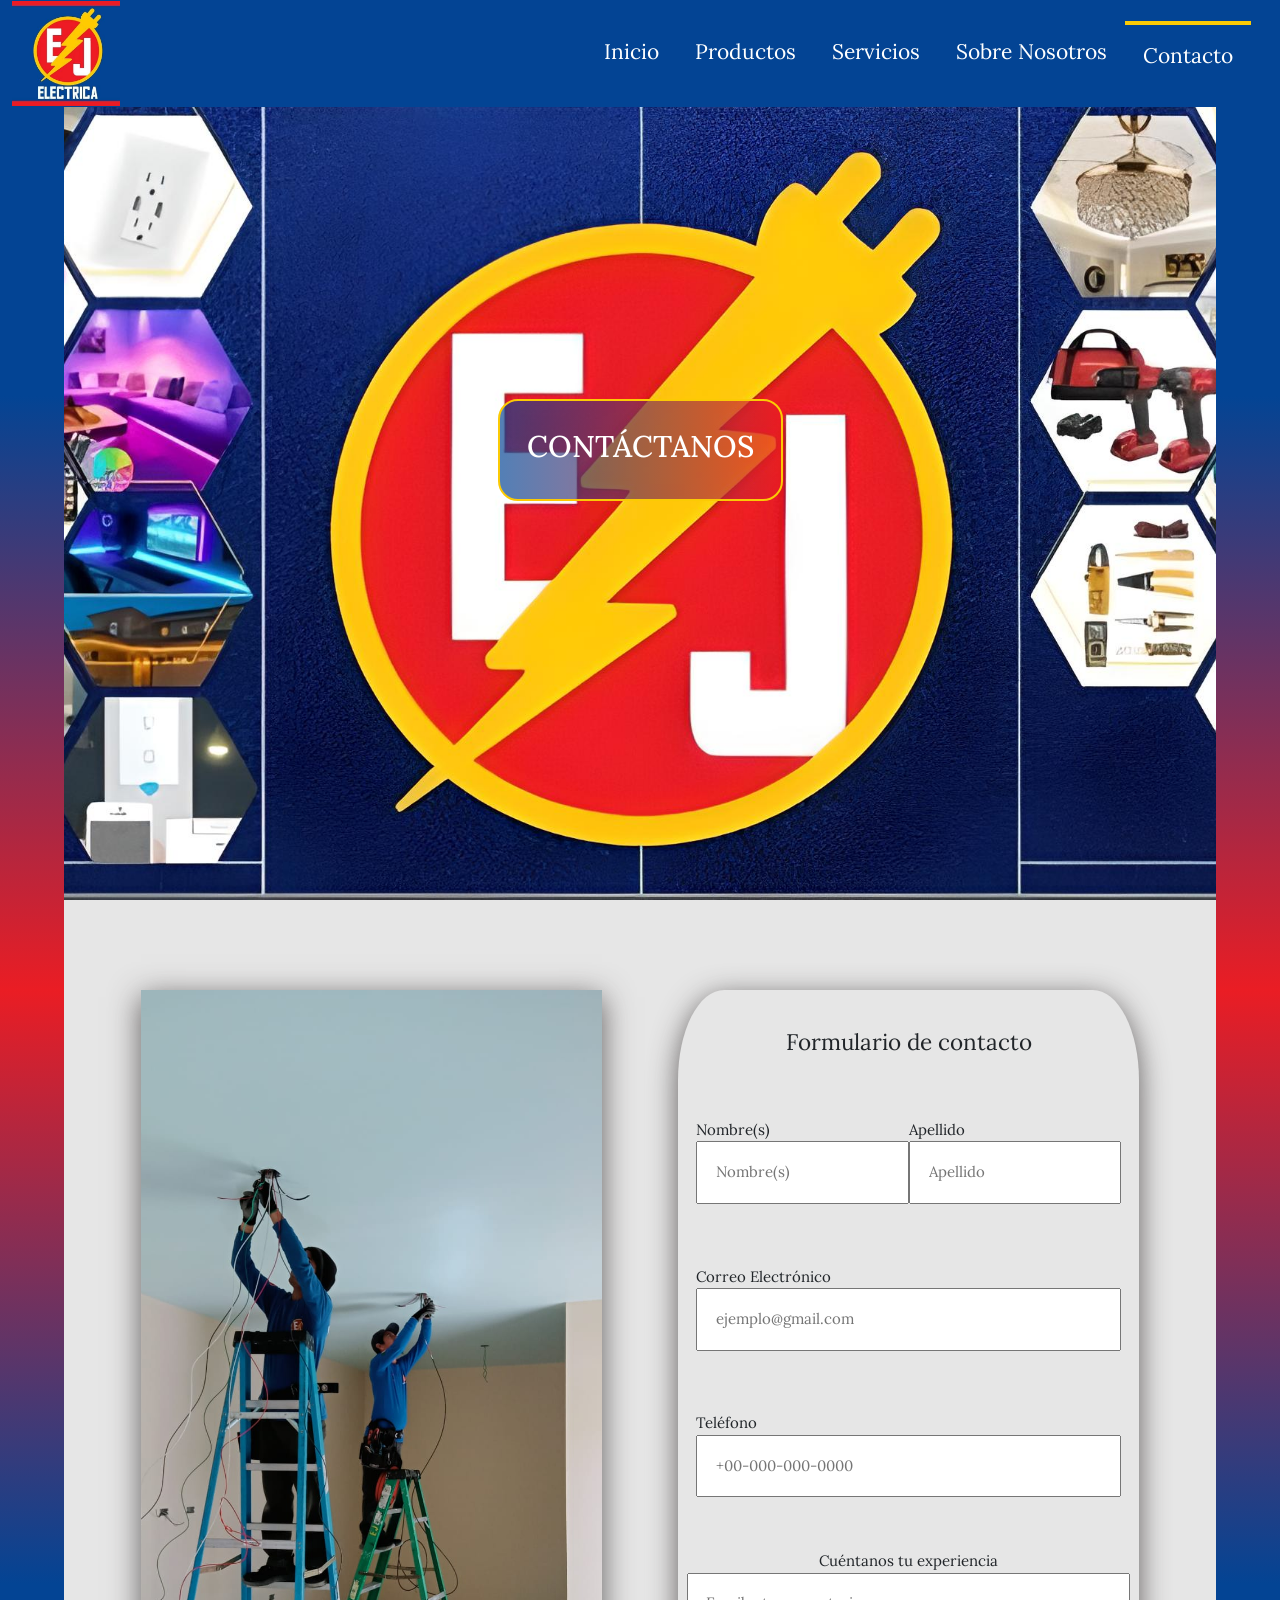
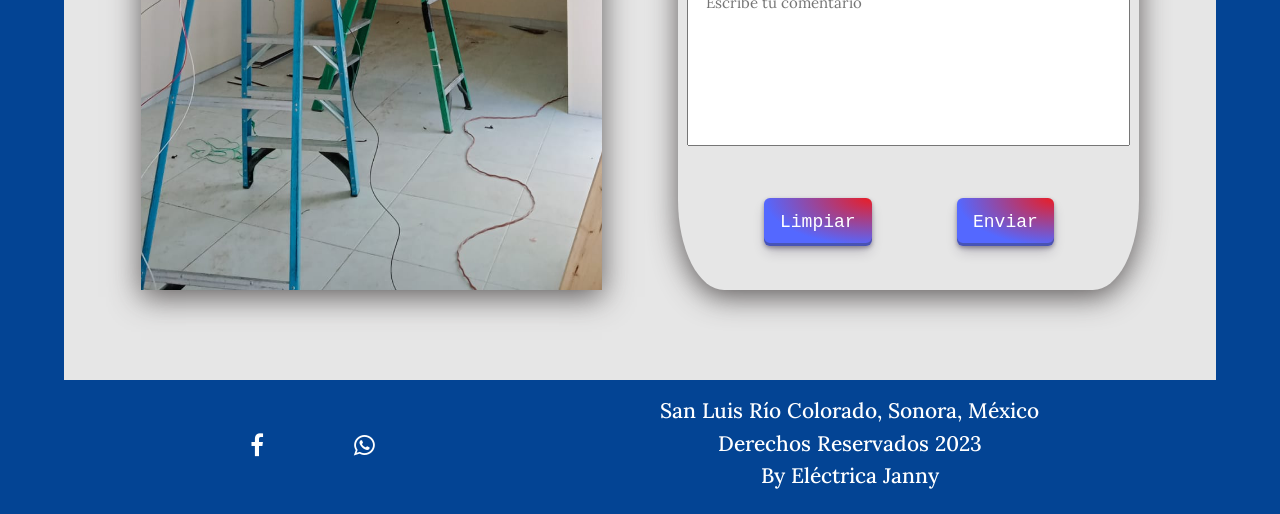
==== commit 028a32d9: "Mejora calidad img principal, mejor aside y footer, cambio form y cards" ====
--- a/paginas/contacto.html
+++ b/paginas/contacto.html
@@ -19,7 +19,7 @@
     <!-- icon -->
     <link rel="shortcut icon" href="../imgs/logo-ej.jpg" type="image/x-icon">
     <!-- css -->
-    <link rel="stylesheet" href="../css/style.css">
+    <link rel="stylesheet" href="../styles/css/style.css">
 </head>
 
 <body class="grid-all">
@@ -90,14 +90,14 @@
                 <div class="form-all form-casillas">
                     <div>
                         <label for="correo">Correo Electrónico</label>
-                        <input type="email" placeholder="Email" name="correo" required id="input-email"
+                        <input type="email" placeholder="ejemplo@gmail.com" name="correo" required id="input-email"
                             class="form-casillas">
                     </div>
                 </div>
                 <div class="form-all form-casillas">
                     <div>
                         <label for="telefono">Teléfono</label>
-                        <input type="tel" placeholder="Teléfono" name="telefono" id="input-telefono"
+                        <input type="tel" placeholder="+00-000-000-0000" name="telefono" id="input-telefono"
                             class="form-casillas">
                     </div>
                 </div>
@@ -123,9 +123,9 @@
     <footer class="footer grid-footer">
         <div class="footer-icons">
             <a href="https://www.facebook.com/electrijanny" target="_blank" rel="noopener noreferrer"><i
-                    style="font-size:24px" class="fa">&#xf09a;</i></a>
+                    style="font-size:24px" class="fa facebook">&#xf09a;</i></a>
             <a href="https://wa.me/526531301155?" target="_blank" rel="noopener noreferrer"><i style="font-size:24px"
-                    class="fa">&#xf232;</i></a>
+                    class="fa whatsapp">&#xf232;</i></a>
         </div>
         <div class="footer-copyright">
             <h3 class="footer-h3-localidad">San Luis Río Colorado, Sonora, México</h3>
--- a/styles/css/style.css
+++ b/styles/css/style.css
@@ -0,0 +1,555 @@
+@charset "UTF-8";
+/* Abstracts */ /* Variables Globales */
+/* Base */
+/* Reset Global*/
+html,
+body {
+  margin: 0;
+  font-family: "Lora", serif;
+  font-size: 15px;
+  line-height: 1.5;
+  box-sizing: border-box;
+  overflow-x: hidden;
+  top: 0;
+}
+
+body {
+  background-color: rgb(230, 230, 230);
+}
+
+/* Componentes */
+/* Buttons formulario */
+.button-reset,
+.button-enviar {
+  align-items: center;
+  appearance: none;
+  background-image: radial-gradient(100% 100% at 100% 0, #EA1D24 0, #5468ff 100%);
+  border: 0;
+  border-radius: 6px;
+  box-shadow: rgba(45, 35, 66, 0.4) 0 2px 4px, rgba(45, 35, 66, 0.3) 0 7px 13px -3px, rgba(58, 65, 111, 0.5) 0 -3px 0 inset;
+  box-sizing: border-box;
+  color: #fff;
+  cursor: pointer;
+  display: inline-flex;
+  font-family: "JetBrains Mono", monospace;
+  height: 48px;
+  justify-content: center;
+  line-height: 1;
+  list-style: none;
+  overflow: hidden;
+  padding-left: 16px;
+  padding-right: 16px;
+  position: relative;
+  text-align: left;
+  text-decoration: none;
+  transition: box-shadow 0.15s, transform 0.15s;
+  user-select: none;
+  -webkit-user-select: none;
+  touch-action: manipulation;
+  white-space: nowrap;
+  will-change: box-shadow, transform;
+  font-size: 18px;
+}
+
+.button:focus {
+  box-shadow: #FBCA04 0 0 0 1.5px inset, rgba(45, 35, 66, 0.4) 0 2px 4px, rgba(45, 35, 66, 0.3) 0 7px 13px -3px, #3c4fe0 0 -3px 0 inset;
+}
+.button:hover {
+  box-shadow: rgba(45, 35, 66, 0.4) 0 4px 8px, rgba(45, 35, 66, 0.3) 0 7px 13px -3px, #3c4fe0 0 -3px 0 inset;
+  transform: translateY(-2px);
+}
+.button:active {
+  box-shadow: #FBCA04 0 3px 7px inset;
+  transform: translateY(2px);
+}
+
+/* Layout */
+/* NAVBAR */
+.logo-inicio {
+  max-width: 12vh;
+}
+
+.navbar {
+  background-color: #034494;
+  padding: 1px;
+  min-height: 10vh;
+}
+.navbar-toggler {
+  background: #EA1D24;
+  border: none;
+  padding: 10px 6px;
+  outline: none;
+}
+.navbar-toggler span {
+  display: block;
+  width: 22px;
+  height: 2px;
+  border: 1px;
+  background: #fff;
+}
+.navbar-toggler span + span {
+  margin-top: 4px;
+  width: 18px;
+  margin-left: 4px;
+}
+.navbar-toggler span + span + span {
+  width: 10px;
+  margin-left: 12px;
+}
+.navbar-expand-lg {
+  padding-right: 2vh;
+}
+.navbar-expand-lg .navbar-collapse {
+  flex-direction: row-reverse;
+}
+.navbar-expand-lg .navbar-nav .nav-link {
+  padding: 1rem 1.2rem;
+  font-size: 1.4rem;
+  position: relative;
+  color: #fff;
+}
+.navbar-expand-lg .navbar-nav .nav-link:hover {
+  border-top: 4px solid #FBCA04;
+  color: #EA1D24;
+}
+.navbar-expand-lg .navbar-nav button {
+  padding: 1.2rem 5rem;
+}
+
+.nav-active {
+  border-top: 4px solid #FBCA04;
+  color: #fff;
+}
+
+@media screen and (max-width: 991px) {
+  /* CSS Global */
+  .navbar {
+    min-height: 10vh;
+  }
+  .navbar-expand-lg .navbar-nav .nav-link {
+    padding: 0.8rem 1.2rem;
+  }
+  .nav-active {
+    border-bottom: 4px solid #FBCA04;
+  }
+  .logo-inicio {
+    max-width: 10vh;
+  }
+}
+/* Grid */
+.grid-all {
+  min-height: 100vh;
+  display: grid;
+  grid-template-areas: "header header header header" "asideLeft main main asideRight" "footer footer footer footer";
+  grid-template-columns: 1fr 45% 45% 1fr;
+  grid-template-rows: auto auto auto;
+}
+
+/* grid items */
+.grid-header {
+  grid-area: header;
+}
+
+.grid-main {
+  grid-area: main;
+}
+
+.asideLeft {
+  grid-area: asideLeft;
+}
+
+.asideRight {
+  grid-area: asideRight;
+}
+
+.asides {
+  background: rgb(234, 29, 36);
+  background: linear-gradient(180deg, rgb(3, 68, 148) 20%, rgb(234, 29, 36) 50%, rgb(3, 68, 148) 80%);
+  z-index: 10;
+}
+
+.grid-footer {
+  grid-area: footer;
+}
+
+/* Móvil */
+@media screen and (max-width: 576px) {
+  .asides {
+    display: none;
+  }
+  .grid-all {
+    grid-template-areas: "header header" "main main" "footer footer";
+    grid-template-columns: 50% 50%;
+    grid-template-rows: auto auto auto;
+  }
+}
+/* Footer */
+.footer {
+  background-color: #034494;
+  color: #fff;
+  display: flex;
+  justify-content: space-evenly;
+}
+.footer-icons {
+  display: flex;
+  align-items: center;
+}
+.footer-icons a {
+  margin: 0 5vh;
+  color: #fff;
+}
+.footer-icons a i.fa:link {
+  color: #fff;
+}
+.footer-icons a i.fa:visited {
+  color: #fff;
+}
+.footer-copyright {
+  display: flex;
+  align-items: center;
+  text-align: center;
+  justify-content: center;
+  flex-direction: column;
+  margin: 2vh 4vh;
+}
+.footer-copyright h3 {
+  font-size: 1.4rem;
+}
+
+.facebook:hover {
+  color: #1771E6;
+}
+
+.whatsapp:hover {
+  color: #4AC959;
+}
+
+/* MOVIL */
+@media screen and (max-width: 576px) {
+  /* Footer */
+  footer {
+    flex-direction: column;
+    align-items: center;
+  }
+  .footer-icons a {
+    margin: 4vh 5vh 2vh 5vh;
+  }
+  .footer-copyright {
+    margin: 0;
+    padding: 5vh 4vh 5vh 4vh;
+  }
+}
+/* Pages */
+/* Index */
+.seccion-principal {
+  background-image: url(../../imgs/puerta-local.png);
+  height: 100vh;
+  background-position: center;
+  background-repeat: no-repeat;
+  background-size: cover;
+  display: flex;
+  justify-content: center;
+  align-items: center;
+}
+
+.texto-imagen-inicio {
+  text-align: center;
+  font-size: 1.7rem;
+  background: linear-gradient(to right, rgba(3, 68, 148, 0.6823529412), rgba(234, 29, 36, 0.6823529412));
+  border: 2px solid #FBCA04;
+  color: #fff;
+  border-radius: 20px;
+  line-height: 50px;
+  padding: 3vh;
+}
+
+/* Seccion 2 */
+.index-seccion-2 {
+  display: flex;
+  flex-direction: column;
+  padding: 10vh 0;
+}
+
+.index-parrafos-top {
+  font-size: 1.3rem;
+  margin: 0 5vh 5% 5vh;
+}
+
+.index-parrafos {
+  font-size: 1.3rem;
+  margin: 0 5vh 5% 5vh;
+}
+
+/* Articulo 1 */
+.index-articulo-1 {
+  display: flex;
+}
+.index-articulo-1 .div-parrafos {
+  display: flex;
+  flex-direction: column;
+  justify-content: space-evenly;
+  width: 60%;
+  z-index: -1;
+}
+.index-articulo-1 .index-div-img-1 {
+  width: 40%;
+  margin: 0 5vh;
+}
+.index-articulo-1 .index-div-img-1:hover {
+  transform: scale(1.05, 1.05);
+}
+.index-articulo-1 .index-div-img-1 img {
+  object-fit: cover;
+  width: 100%;
+  height: 100%;
+  box-shadow: rgba(56, 51, 51, 0.774) 0px 7px 29px 0px;
+}
+
+/* Articulo 2 */
+.index-articulo-2 {
+  display: flex;
+  padding-top: 10vh;
+}
+.index-articulo-2 .div-parrafos {
+  display: flex;
+  flex-direction: column;
+  align-items: center;
+  justify-content: space-evenly;
+  width: 60%;
+  z-index: -1;
+}
+.index-articulo-2 .index-div-img-2 {
+  width: 40%;
+  margin: 0 5vh;
+}
+.index-articulo-2 .index-div-img-2 img {
+  object-fit: cover;
+  width: 100%;
+  height: 100%;
+  box-shadow: rgba(56, 51, 51, 0.774) 0px 7px 29px 0px;
+}
+
+/* Iframe */
+.google-maps iframe {
+  width: 100%;
+}
+
+/* TABLET */
+@media screen and (max-width: 991px) {
+  /* index */
+  .index-seccion-2 {
+    padding: 5vh 0;
+  }
+  .index-parrafos-top {
+    font-size: 1rem;
+    margin: 0 3vh 2vh 3vh;
+  }
+  .index-parrafos {
+    font-size: 1rem;
+    margin: 0 3vh 2vh 3vh;
+  }
+  /* Articulo 1 */
+  .index-articulo-1 {
+    flex-flow: column wrap;
+  }
+  .index-articulo-1 .div-parrafos {
+    width: 100%;
+  }
+  .index-articulo-1 .index-div-img-1 {
+    width: 100%;
+    margin: 0;
+    padding: 2vh;
+  }
+  /* Articulo 2 */
+  .index-articulo-2 {
+    flex-flow: column-reverse wrap;
+    padding-top: 2vh;
+  }
+  .index-articulo-2 .div-parrafos {
+    width: 100%;
+  }
+  .index-articulo-2 .index-div-img-2 {
+    width: 100%;
+    margin: 0;
+    padding: 2vh;
+  }
+}
+/* MÓVIL */
+@media screen and (max-width: 576px) {
+  /* index */
+  .index-seccion-2 {
+    padding: 2vh 0;
+  }
+  .index-parrafos-top {
+    font-size: 1rem;
+    margin: 0 2vh 2vh 2vh;
+  }
+  .index-parrafos {
+    font-size: 1rem;
+    margin: 0 2vh 2vh 2vh;
+  }
+}
+/* Productos */
+.productos-seccion-2 {
+  margin: 4vh 0;
+}
+.productos-seccion-2 .productos-card-frase {
+  display: flex;
+  text-align: center;
+  align-items: center;
+  justify-content: space-evenly;
+  background: rgb(255, 235, 136);
+  background: linear-gradient(320deg, rgb(255, 235, 136) 0%, rgb(255, 255, 255) 40%);
+}
+
+/* MOVIL */
+@media screen and (max-width: 576px) {
+  /* PRODUCTOS */
+  .productos-card {
+    background: rgb(255, 235, 136);
+    background: linear-gradient(180deg, rgb(255, 235, 136) 0%, rgb(255, 255, 255) 40%);
+  }
+}
+/* *Servicios */
+.card {
+  margin: 0 3vh 0 3vh;
+  z-index: -1;
+}
+.card-group {
+  margin: 5vh;
+}
+.card img:hover {
+  border: 2px solid #FBCA04;
+}
+
+.list-style-type-disc {
+  list-style-type: disc;
+}
+
+.list-style-type-circle {
+  list-style-type: circle;
+}
+
+@media screen and (max-width: 768px) {
+  /* SERVICIO */
+  .card {
+    margin: 1vh 1vh;
+  }
+  .card-group {
+    margin: 1vh 0;
+  }
+}
+/* *Sobre Nosotros */
+.container {
+  margin: 4vh auto;
+}
+
+.sobrenosotros-imgs {
+  display: flex;
+  margin: 1vh 0;
+  z-index: 2;
+}
+.sobrenosotros-imgs img {
+  object-fit: cover;
+  width: 100%;
+  height: 100%;
+  box-shadow: rgba(56, 51, 51, 0.774) 0px 7px 29px 0px;
+}
+.sobrenosotros-imgs img:hover {
+  transform: scale(1.05, 1.05);
+  transition: all 0.5s;
+}
+
+.sobrenosotros-texto {
+  display: flex;
+  flex-direction: column;
+  justify-content: center;
+  margin-top: 2vh;
+  z-index: 1;
+}
+
+/* Contacto */
+.contacto__seccion {
+  display: flex;
+  align-items: center;
+  justify-content: space-evenly;
+}
+
+.contacto-img {
+  display: flex;
+  width: 40%;
+  height: 100vh;
+  margin: 10vh 0;
+  box-shadow: rgba(56, 51, 51, 0.774) 0px 7px 29px 0px;
+}
+.contacto-img img {
+  object-fit: cover;
+  width: 100%;
+  height: 100%;
+}
+
+.form {
+  display: flex;
+  flex-direction: column;
+  justify-content: space-evenly;
+  height: 100vh;
+  width: 40%;
+  border-radius: 10%;
+  box-shadow: rgba(56, 51, 51, 0.774) 0px 7px 29px 0px;
+}
+.form-casillas {
+  display: flex;
+  padding: 2vh;
+  width: 100%;
+}
+.form-casillas div {
+  width: 100%;
+  display: flex;
+  flex-direction: column;
+}
+.form-legend {
+  padding: 1vh 0;
+  text-align: center;
+}
+.form-textarea div {
+  display: flex;
+  flex-direction: column;
+  align-items: center;
+  padding: 1vh;
+}
+
+#textarea-comentario {
+  resize: none;
+}
+
+.form-div-span {
+  display: flex;
+  justify-content: space-evenly;
+  margin: 2vh 0;
+}
+
+/* TABLET */
+@media screen and (max-width: 991px) {
+  /* CONTACTO */
+  .contacto__seccion {
+    flex-direction: column;
+  }
+  .contacto-img {
+    height: 100%;
+    width: 90%;
+    margin: 5vh 0;
+  }
+  .form {
+    margin-bottom: 5vh;
+    width: 90%;
+    height: 100%;
+  }
+  .form-casillas {
+    padding: 1vh;
+  }
+  .form-legend {
+    padding: 1vh 0;
+  }
+}
+
+/*# sourceMappingURL=style.css.map */
